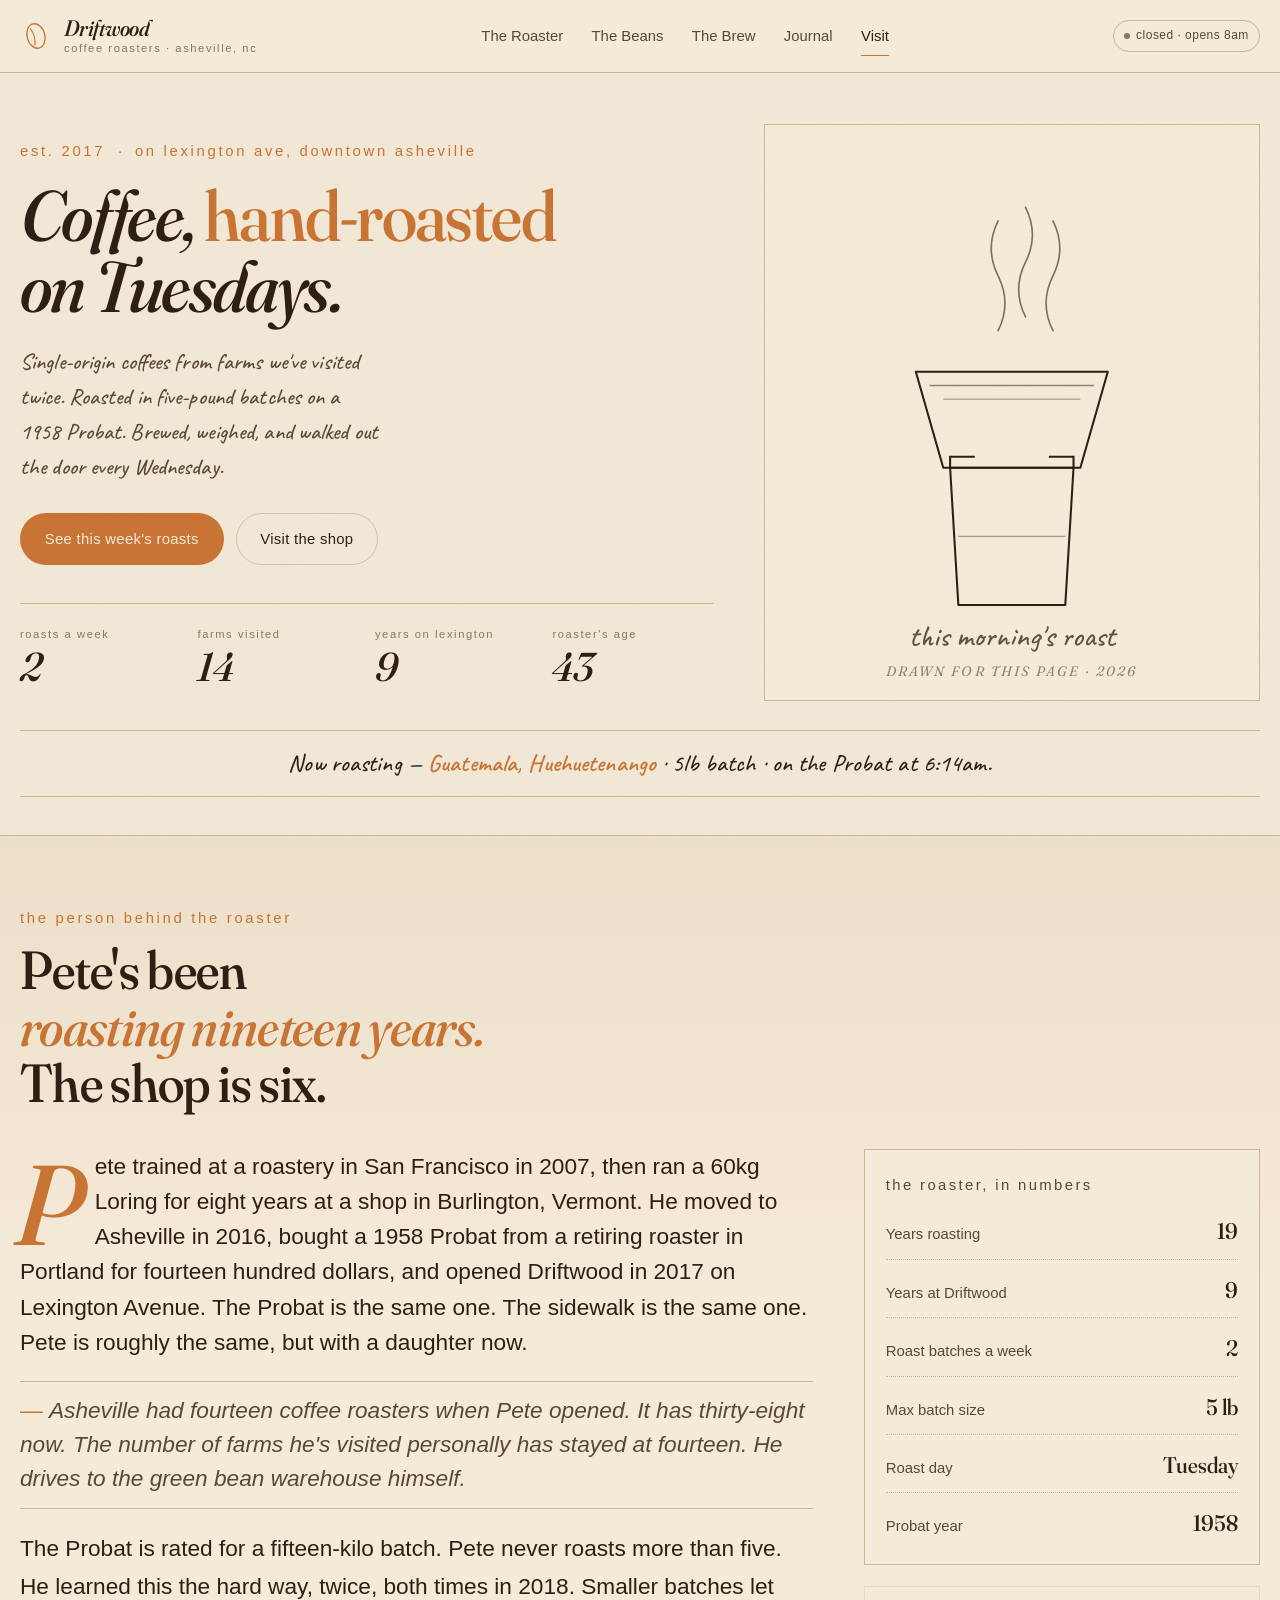
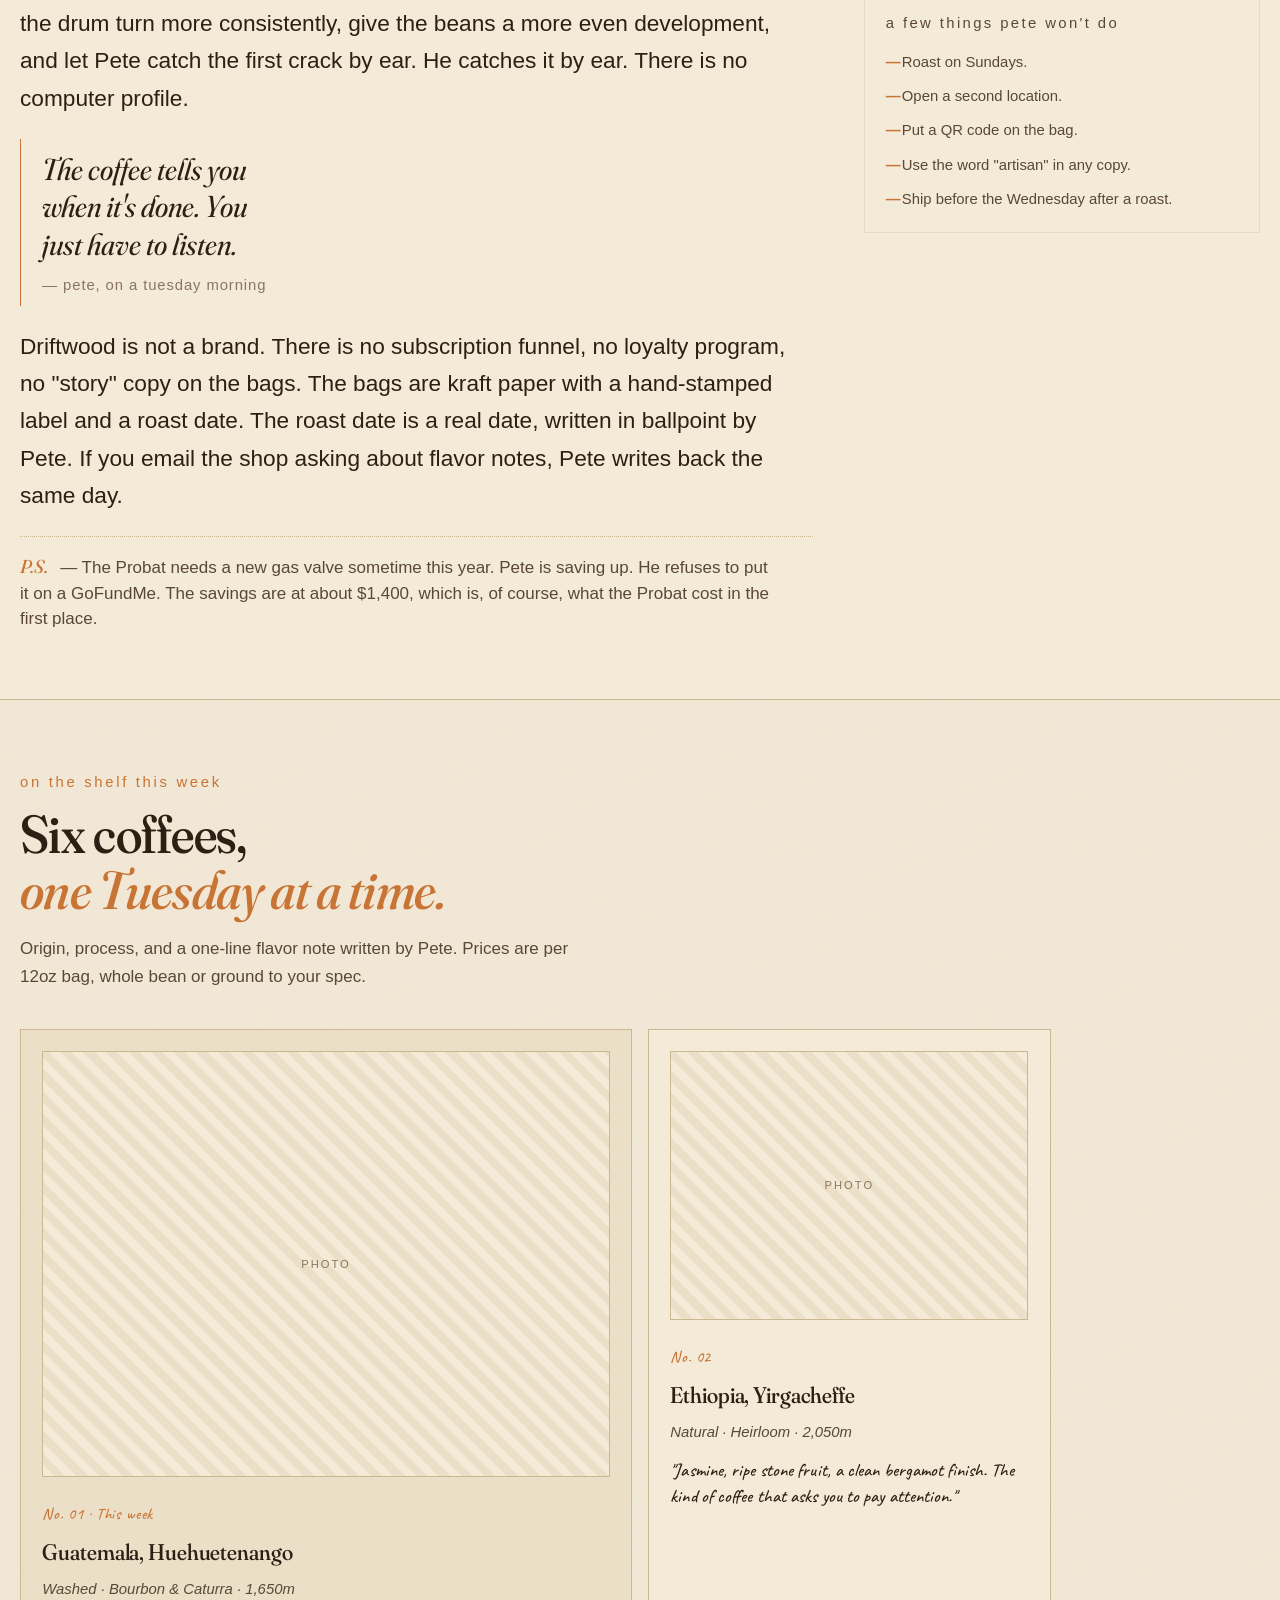
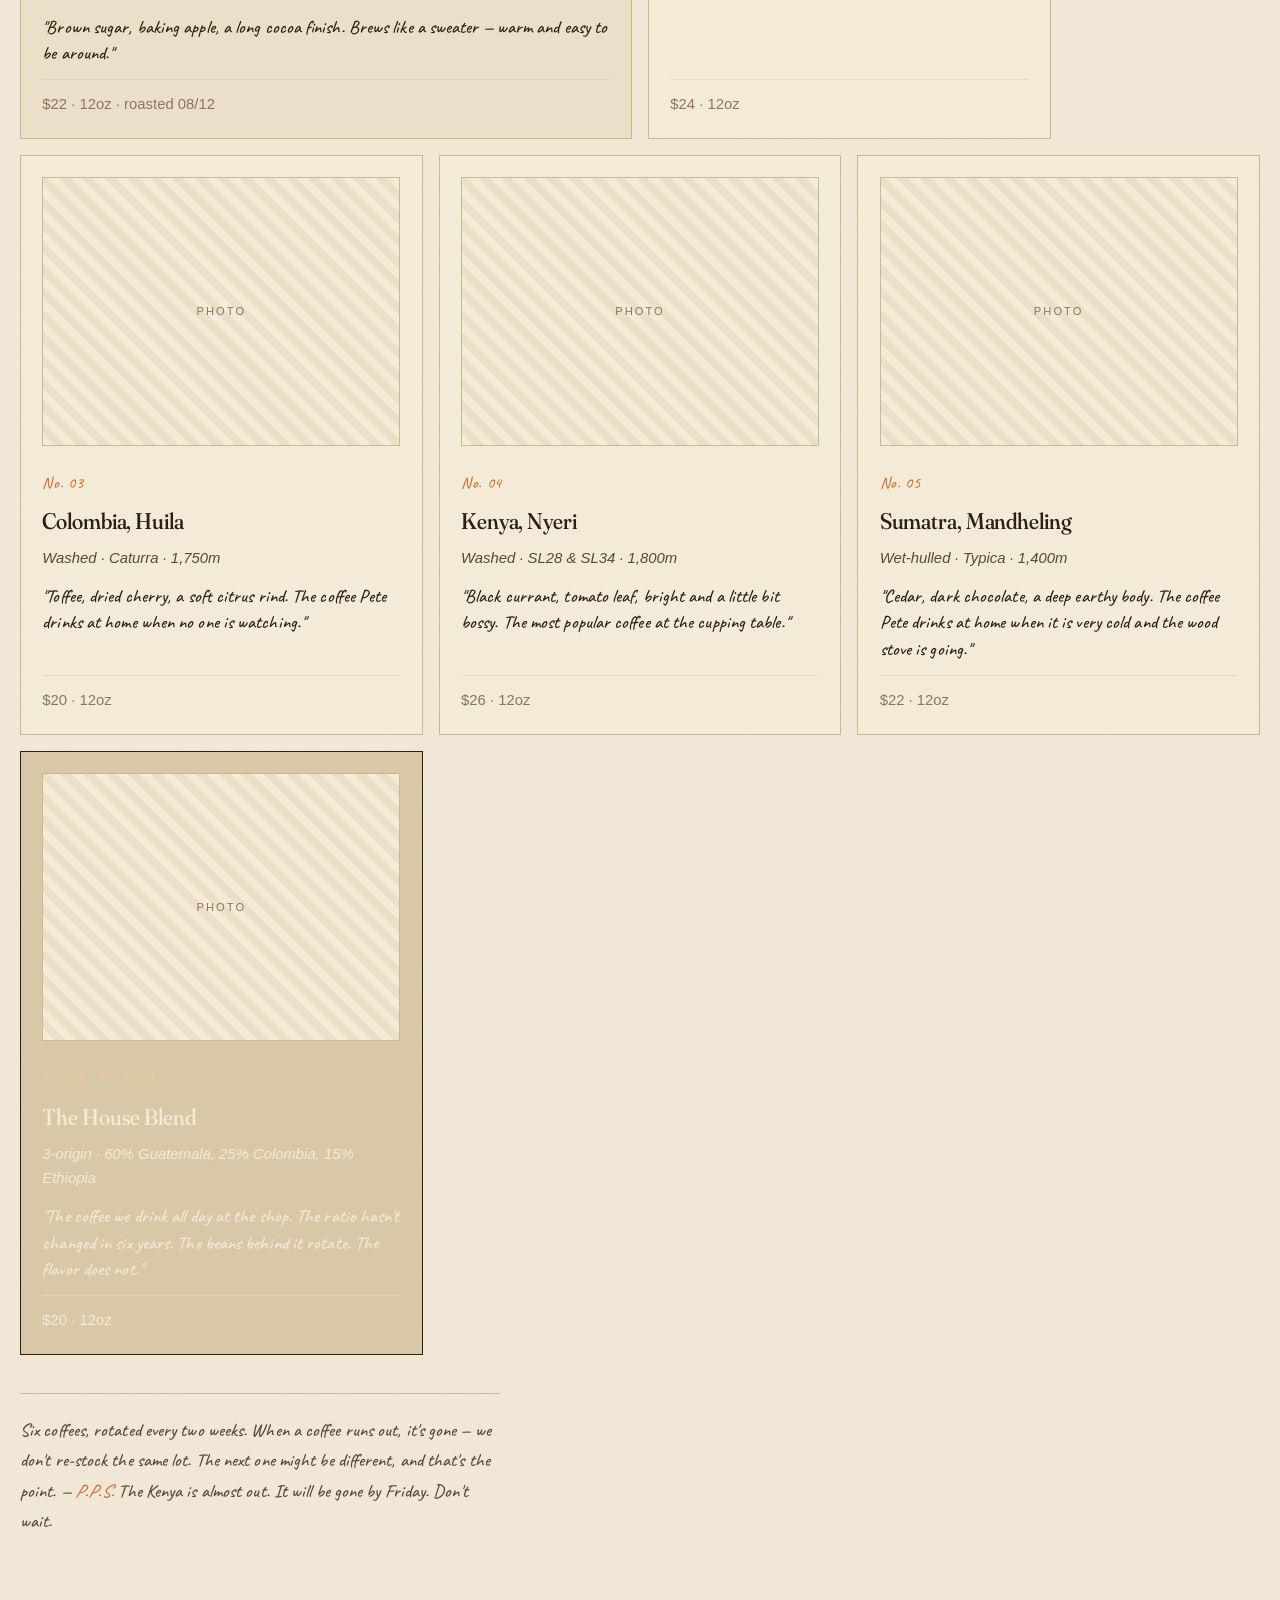
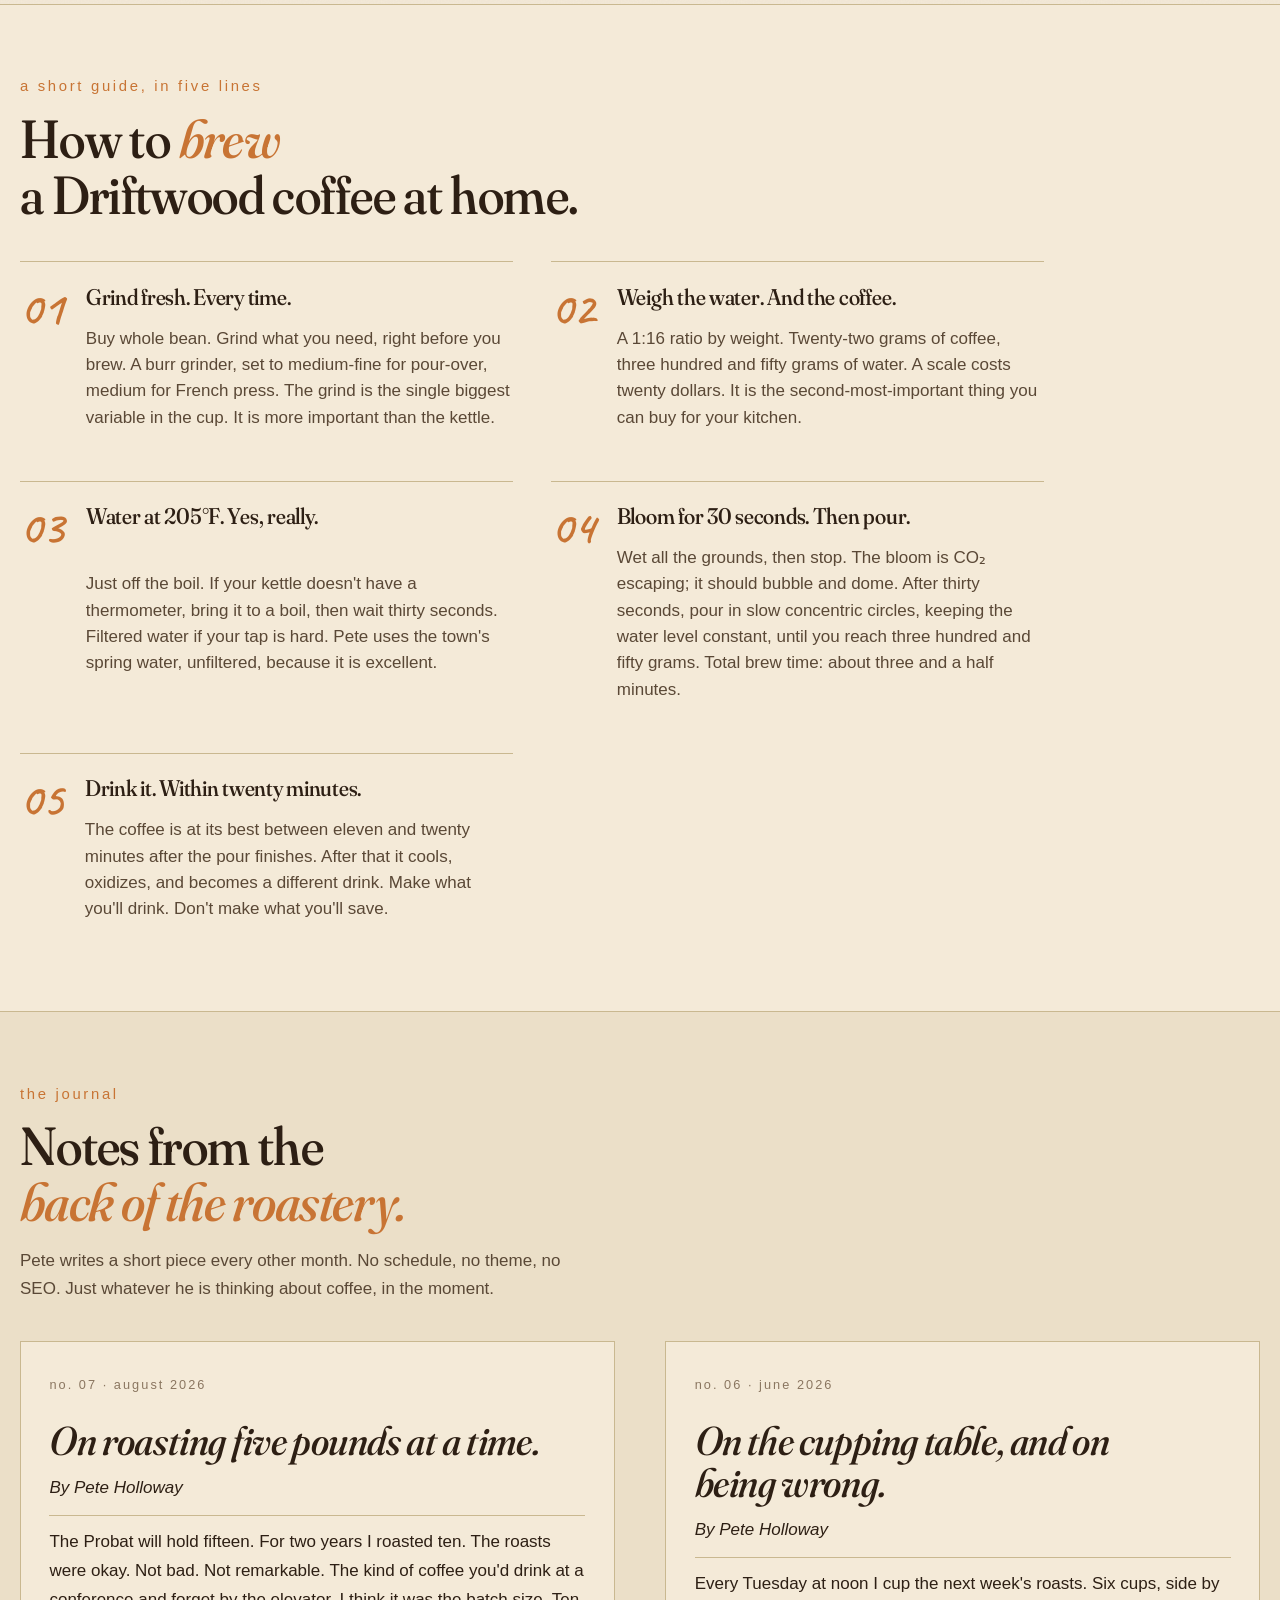
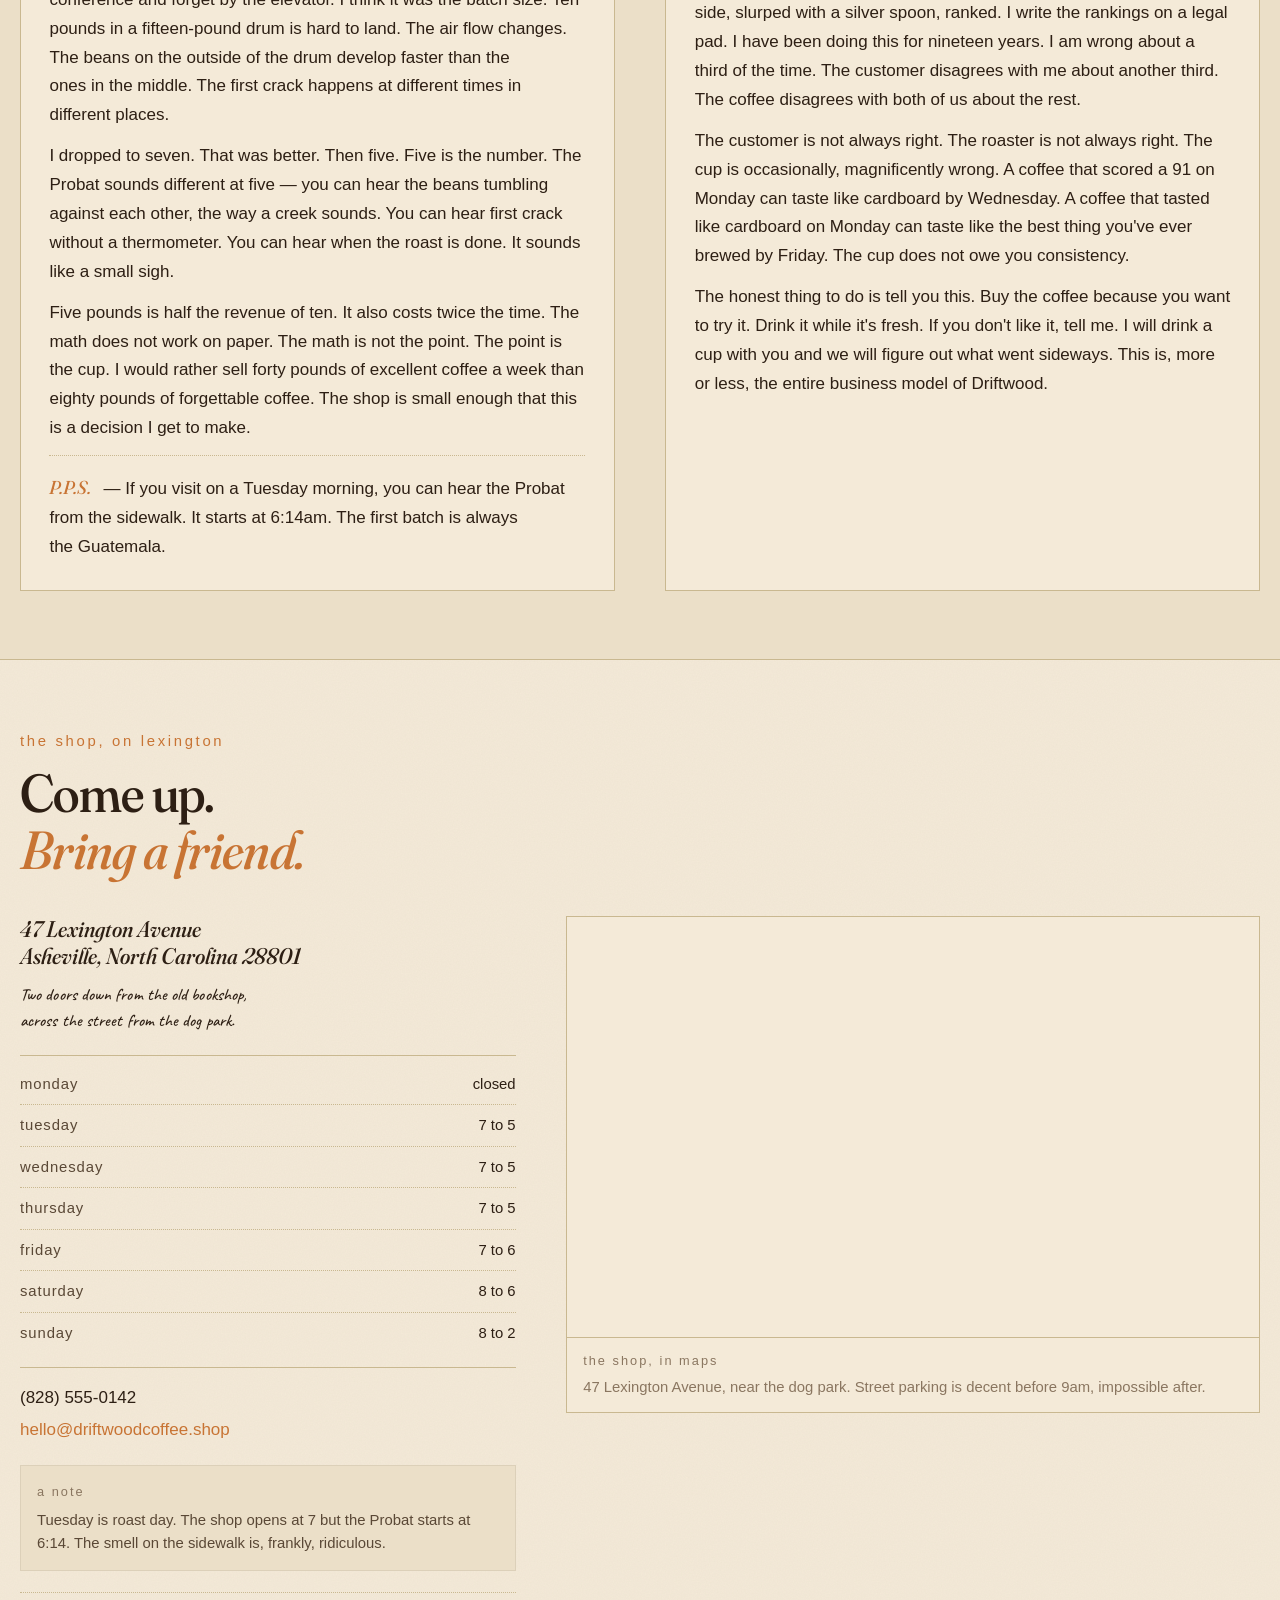
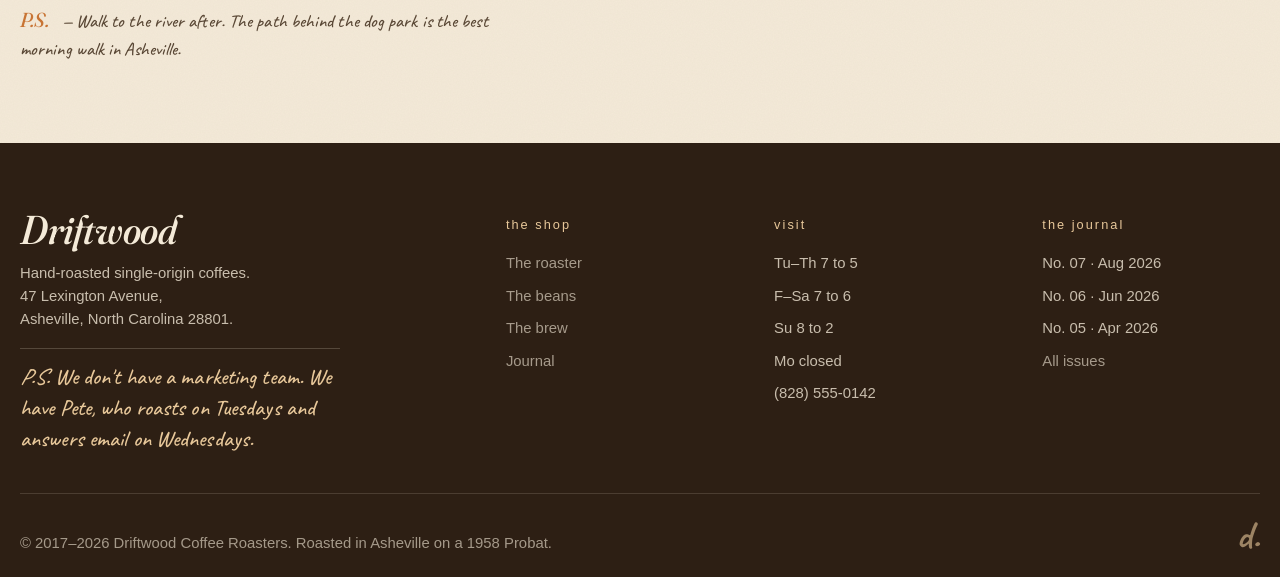
==== reference/driftwood-coffee/index.html @ f409c16f "Add 4 new demo sites + update README/AGENTS for multi-demo structure Adds four reference pages that " ====
<!DOCTYPE html>
<html lang="en">
<head>
  <meta charset="UTF-8" />
  <meta name="viewport" content="width=device-width, initial-scale=1.0" />
  <meta name="description" content="Driftwood Coffee Roasters — hand-roasted single-origin coffees, roasted on Tuesdays, shipped on Wednesdays. 47 Lexington Avenue, Asheville, North Carolina." />
  <meta name="theme-color" content="#f4ead8" />
  <title>Driftwood Coffee Roasters — Hand-roasted, Asheville, North Carolina</title>

  <link rel="preconnect" href="https://fonts.googleapis.com" crossorigin />
  <link rel="preconnect" href="https://fonts.gstatic.com" crossorigin />
  <link rel="stylesheet" href="https://fonts.googleapis.com/css2?family=Fraunces:opsz,wght,SOFT@9..144,300..700,30..100&family=Caveat:wght@500;600;700&display=swap" />
  <link rel="stylesheet" href="styles.css" />

  <link rel="icon" type="image/svg+xml" href="data:image/svg+xml;utf8,<svg xmlns='http://www.w3.org/2000/svg' viewBox='0 0 64 64'><rect width='64' height='64' rx='6' fill='%23f4ead8'/><text x='50%25' y='62%25' font-family='Georgia,serif' font-size='36' font-style='italic' font-weight='500' text-anchor='middle' fill='%23c87434'>d</text></svg>" />

  <meta property="og:title" content="Driftwood Coffee Roasters" />
  <meta property="og:description" content="Hand-roasted single-origin coffees. Asheville, North Carolina." />
  <meta property="og:type" content="website" />
</head>
<body>
  <a class="skip-link" href="#main">Skip to content</a>

  <!-- =================== HEADER =================== -->
  <header class="site-header" id="site-header">
    <div class="nav-row">
      <a class="brand" href="#top" aria-label="Driftwood Coffee Roasters, home">
        <span class="brand-mark" aria-hidden="true">
          <!-- Hand-drawn-feeling coffee bean mark -->
          <svg viewBox="0 0 36 36" width="32" height="32" role="img" aria-label="Driftwood mark">
            <ellipse cx="18" cy="18" rx="10" ry="14" fill="none" stroke="currentColor" stroke-width="1.5" transform="rotate(-15 18 18)"/>
            <path d="M14 8 Q18 18 14 28" fill="none" stroke="currentColor" stroke-width="1.2" transform="rotate(-15 18 18)"/>
          </svg>
        </span>
        <span class="brand-text">
          <span class="brand-name">Driftwood</span>
          <span class="brand-tag">Coffee Roasters · Asheville, NC</span>
        </span>
      </a>

      <nav class="primary-nav" aria-label="Primary">
        <ul class="nav-list" role="list">
          <li><a href="#roaster" class="nav-link" data-section="roaster">The Roaster</a></li>
          <li><a href="#beans"    class="nav-link" data-section="beans">The Beans</a></li>
          <li><a href="#brew"     class="nav-link" data-section="brew">The Brew</a></li>
          <li><a href="#journal"  class="nav-link" data-section="journal">Journal</a></li>
          <li><a href="#visit"    class="nav-link" data-section="visit">Visit</a></li>
        </ul>
      </nav>

      <div class="nav-meta">
        <span class="hours-pill hours-pill--amber" aria-label="Open today">
          <span class="dot" aria-hidden="true"></span>
          <span class="hours-text">Open · Tu–Sa 7–5</span>
        </span>
      </div>
    </div>
  </header>

  <main id="main">

    <!-- =================== HERO (asymmetric, with "now roasting" badge) =================== -->
    <section class="hero" id="top" aria-label="Driftwood Coffee Roasters">
      <div class="hero-grid">
        <div class="hero-text">
          <p class="eyebrow hero-eyebrow hand">
            <span>Est. 2017</span>
            <span class="eyebrow-sep" aria-hidden="true">·</span>
            <span>On Lexington Ave, downtown Asheville</span>
          </p>
          <h1 class="hero-title">
            Coffee, <em>hand-roasted</em><br />
            on Tuesdays.
          </h1>
          <p class="hero-lede hand">
            Single-origin coffees from farms we've visited
            twice. Roasted in five-pound batches on a 1958
            Probat. Brewed, weighed, and walked out the
            door every Wednesday.
          </p>
          <div class="hero-actions">
            <a class="btn btn-primary" href="#beans">See this week's roasts</a>
            <a class="btn btn-ghost" href="#visit">Visit the shop</a>
          </div>
          <dl class="hero-meta" aria-label="At a glance">
            <div><dt>Roasts a week</dt><dd>2</dd></div>
            <div><dt>Farms visited</dt><dd>14</dd></div>
            <div><dt>Years on Lexington</dt><dd>9</dd></div>
            <div><dt>Roaster's age</dt><dd>43</dd></div>
          </dl>
        </div>

        <aside class="hero-art" aria-label="A hand-drawn coffee bean and a steaming cup">
          <!-- A custom hand-drawn-feeling SVG: a steaming pour-over cup.
               No stock photo. Made for this merchant. -->
          <svg viewBox="0 0 360 420" role="img" aria-labelledby="hero-art-title">
            <title id="hero-art-title">A pour-over cup, hand-drawn, with steam rising.</title>
            <defs>
              <pattern id="d-grain" width="3" height="3" patternUnits="userSpaceOnUse">
                <circle cx="1" cy="1" r="0.4" fill="#2d1f14" opacity=".07"/>
              </pattern>
            </defs>

            <!-- background paper -->
            <rect width="360" height="420" fill="#f4ead8"/>
            <rect width="360" height="420" fill="url(#d-grain)" opacity=".6"/>

            <!-- steam -->
            <g opacity=".6" stroke="#2d1f14" stroke-width="1.2" fill="none" stroke-linecap="round">
              <path d="M170 70 Q160 90 170 110 Q180 130 170 150"/>
              <path d="M190 60 Q200 80 190 100 Q180 120 190 140"/>
              <path d="M210 70 Q220 90 210 110 Q200 130 210 150"/>
            </g>

            <!-- pour-over dripper -->
            <g transform="translate(110, 150)">
              <path d="M0 30 L140 30 L120 100 L20 100 Z"
                    fill="none" stroke="#2d1f14" stroke-width="1.5" stroke-linejoin="round"/>
              <line x1="10" y1="40" x2="130" y2="40" stroke="#2d1f14" stroke-width="1" opacity=".5"/>
              <line x1="20" y1="50" x2="120" y2="50" stroke="#2d1f14" stroke-width="1" opacity=".3"/>
            </g>

            <!-- carafe -->
            <g transform="translate(135, 250)">
              <path d="M0 0 L90 0 L84 100 L6 100 Z"
                    fill="none" stroke="#2d1f14" stroke-width="1.5" stroke-linejoin="round"/>
              <path d="M0 0 L0 -8 L18 -8" fill="none" stroke="#2d1f14" stroke-width="1.5"/>
              <path d="M90 0 L90 -8 L72 -8" fill="none" stroke="#2d1f14" stroke-width="1.5"/>
              <line x1="6" y1="50" x2="84" y2="50" stroke="#2d1f14" stroke-width="1" opacity=".4"/>
            </g>

            <!-- handwritten label -->
            <text x="180" y="380" text-anchor="middle"
                  font-family="Caveat, Fraunces, Georgia, serif" font-size="22"
                  fill="#2d1f14" font-weight="500" opacity=".75">
              this morning's roast
            </text>
            <text x="180" y="402" text-anchor="middle"
                  font-family="Fraunces, Georgia, serif" font-style="italic"
                  font-size="10" fill="#2d1f14" opacity=".5" letter-spacing="1.5">
              DRAWN FOR THIS PAGE · 2026
            </text>
          </svg>
        </aside>
      </div>

      <!-- A handwritten "now roasting" note pinned under the hero -->
      <div class="hero-note">
        <span class="hand">Now roasting &mdash;</span>
        <span class="hero-note-bean">Guatemala, Huehuetenango</span>
        <span class="hand"> · 5lb batch · on the Probat at 6:14am.</span>
      </div>
    </section>

    <!-- =================== THE ROASTER (about Pete) =================== -->
    <section class="roaster" id="roaster" aria-labelledby="roaster-title">
      <div class="container">
        <header class="section-head section-head--left">
          <p class="eyebrow hand">The person behind the roaster</p>
          <h2 class="section-title" id="roaster-title">
            Pete's been<br /><em>roasting nineteen years.</em><br />
            The shop is six.
          </h2>
        </header>

        <div class="prose-grid">
          <article class="prose hang-punct">
            <p class="lead">
              Pete trained at a roastery in San Francisco in
              2007, then ran a 60kg Loring for eight years at
              a shop in Burlington, Vermont. He moved to
              Asheville in 2016, bought a 1958 Probat from a
              retiring roaster in Portland for fourteen hundred
              dollars, and opened Driftwood in 2017 on
              Lexington Avenue. The Probat is the same one. The
              sidewalk is the same one. Pete is roughly the
              same, but with a daughter now.
            </p>

            <aside class="margin-note">
              Asheville had fourteen coffee roasters when
              Pete opened. It has thirty-eight now. The
              number of farms he's visited personally has
              stayed at fourteen. He drives to the green
              bean warehouse himself.
            </aside>

            <p>
              The Probat is rated for a fifteen-kilo batch.
              Pete never roasts more than five. He learned
              this the hard way, twice, both times in 2018.
              Smaller batches let the drum turn more
              consistently, give the beans a more even
              development, and let Pete catch the first
              crack by ear. He catches it by ear. There
              is no computer profile.
            </p>

            <blockquote class="pullquote">
              The coffee tells you<br />
              when it's done. You<br />
              just have to listen.
              <cite>— Pete, on a Tuesday morning</cite>
            </blockquote>

            <p>
              Driftwood is not a brand. There is no
              subscription funnel, no loyalty program, no
              "story" copy on the bags. The bags are kraft
              paper with a hand-stamped label and a roast
              date. The roast date is a real date, written
              in ballpoint by Pete. If you email the shop
              asking about flavor notes, Pete writes back
              the same day.
            </p>

            <p class="post-script">
              <strong>P.S.</strong> &mdash; The Probat needs
              a new gas valve sometime this year. Pete is
              saving up. He refuses to put it on a
              GoFundMe. The savings are at about $1,400,
              which is, of course, what the Probat cost
              in the first place.
            </p>
          </article>

          <aside class="pitch-side" aria-label="Roaster details">
            <div class="side-card">
              <p class="eyebrow eyebrow--small">The roaster, in numbers</p>
              <dl class="prose-numerals">
                <div><dt>Years roasting</dt><dd>19</dd></div>
                <div><dt>Years at Driftwood</dt><dd>9</dd></div>
                <div><dt>Roast batches a week</dt><dd>2</dd></div>
                <div><dt>Max batch size</dt><dd>5 lb</dd></div>
                <div><dt>Roast day</dt><dd>Tuesday</dd></div>
                <div><dt>Probat year</dt><dd>1958</dd></div>
              </dl>
            </div>
            <div class="side-card side-card--quiet">
              <p class="eyebrow eyebrow--small">A few things Pete won't do</p>
              <ul class="quirk-list" role="list">
                <li>Roast on Sundays.</li>
                <li>Open a second location.</li>
                <li>Put a QR code on the bag.</li>
                <li>Use the word "artisan" in any copy.</li>
                <li>Ship before the Wednesday after a roast.</li>
              </ul>
            </div>
          </aside>
        </div>
      </div>
    </section>

    <!-- =================== THE BEANS (single-origins) =================== -->
    <section class="beans" id="beans" aria-labelledby="beans-title">
      <div class="container">
        <header class="section-head section-head--left">
          <p class="eyebrow hand">On the shelf this week</p>
          <h2 class="section-title" id="beans-title">
            Six coffees,<br /><em>one Tuesday at a time.</em>
          </h2>
          <p class="section-sub">
            Origin, process, and a one-line flavor note written
            by Pete. Prices are per 12oz bag, whole bean or
            ground to your spec.
          </p>
        </header>

        <ul class="bean-grid" role="list">
          <li class="bean-card bean-card--feature">
            <div class="bean-art" aria-hidden="true">
              <div class="placeholder-photo" aria-label="Photo placeholder: Guatemala, Huehuetenango">
                <span>PHOTO</span>
              </div>
            </div>
            <p class="bean-cat hand">No. 01 · This week</p>
            <h3 class="bean-name">Guatemala, Huehuetenango</h3>
            <p class="bean-process">Washed · Bourbon &amp; Caturra · 1,650m</p>
            <p class="bean-notes hand">
              "Brown sugar, baking apple, a long cocoa finish.
              Brews like a sweater — warm and easy to be
              around."
            </p>
            <p class="bean-meta prose-numerals">$22 · 12oz · roasted 08/12</p>
          </li>

          <li class="bean-card">
            <div class="bean-art" aria-hidden="true">
              <div class="placeholder-photo" aria-label="Photo placeholder: Ethiopia, Yirgacheffe">
                <span>PHOTO</span>
              </div>
            </div>
            <p class="bean-cat hand">No. 02</p>
            <h3 class="bean-name">Ethiopia, Yirgacheffe</h3>
            <p class="bean-process">Natural · Heirloom · 2,050m</p>
            <p class="bean-notes hand">
              "Jasmine, ripe stone fruit, a clean bergamot
              finish. The kind of coffee that asks you to
              pay attention."
            </p>
            <p class="bean-meta prose-numerals">$24 · 12oz</p>
          </li>

          <li class="bean-card">
            <div class="bean-art" aria-hidden="true">
              <div class="placeholder-photo" aria-label="Photo placeholder: Colombia, Huila">
                <span>PHOTO</span>
              </div>
            </div>
            <p class="bean-cat hand">No. 03</p>
            <h3 class="bean-name">Colombia, Huila</h3>
            <p class="bean-process">Washed · Caturra · 1,750m</p>
            <p class="bean-notes hand">
              "Toffee, dried cherry, a soft citrus rind. The
              coffee Pete drinks at home when no one is
              watching."
            </p>
            <p class="bean-meta prose-numerals">$20 · 12oz</p>
          </li>

          <li class="bean-card">
            <div class="bean-art" aria-hidden="true">
              <div class="placeholder-photo" aria-label="Photo placeholder: Kenya, Nyeri">
                <span>PHOTO</span>
              </div>
            </div>
            <p class="bean-cat hand">No. 04</p>
            <h3 class="bean-name">Kenya, Nyeri</h3>
            <p class="bean-process">Washed · SL28 &amp; SL34 · 1,800m</p>
            <p class="bean-notes hand">
              "Black currant, tomato leaf, bright and a little
              bit bossy. The most popular coffee at the cupping
              table."
            </p>
            <p class="bean-meta prose-numerals">$26 · 12oz</p>
          </li>

          <li class="bean-card">
            <div class="bean-art" aria-hidden="true">
              <div class="placeholder-photo" aria-label="Photo placeholder: Sumatra, Mandheling">
                <span>PHOTO</span>
              </div>
            </div>
            <p class="bean-cat hand">No. 05</p>
            <h3 class="bean-name">Sumatra, Mandheling</h3>
            <p class="bean-process">Wet-hulled · Typica · 1,400m</p>
            <p class="bean-notes hand">
              "Cedar, dark chocolate, a deep earthy body.
              The coffee Pete drinks at home when it is very
              cold and the wood stove is going."
            </p>
            <p class="bean-meta prose-numerals">$22 · 12oz</p>
          </li>

          <li class="bean-card bean-card--blend">
            <div class="bean-art" aria-hidden="true">
              <div class="placeholder-photo" aria-label="Photo placeholder: The House Blend">
                <span>PHOTO</span>
              </div>
            </div>
            <p class="bean-cat hand">No. 06 · The blend</p>
            <h3 class="bean-name">The House Blend</h3>
            <p class="bean-process">3-origin · 60% Guatemala, 25% Colombia, 15% Ethiopia</p>
            <p class="bean-notes hand">
              "The coffee we drink all day at the shop. The
              ratio hasn't changed in six years. The beans
              behind it rotate. The flavor does not."
            </p>
            <p class="bean-meta prose-numerals">$20 · 12oz</p>
          </li>
        </ul>

        <p class="bean-footnote hand">
          Six coffees, rotated every two weeks. When a coffee
          runs out, it's gone — we don't re-stock the same lot.
          The next one might be different, and that's the
          point. &mdash; <em>P.P.S.</em> The Kenya is almost out.
          It will be gone by Friday. Don't wait.
        </p>
      </div>
    </section>

    <!-- =================== THE BREW (a small guide) =================== -->
    <section class="brew" id="brew" aria-labelledby="brew-title">
      <div class="container">
        <header class="section-head section-head--left">
          <p class="eyebrow hand">A short guide, in five lines</p>
          <h2 class="section-title" id="brew-title">
            How to <em>brew</em><br />
            a Driftwood coffee at home.
          </h2>
        </header>

        <ol class="brew-list" role="list">
          <li class="brew-step">
            <p class="brew-num prose-numerals">01</p>
            <h3 class="brew-step-title">Grind fresh. Every time.</h3>
            <p class="brew-step-body">
              Buy whole bean. Grind what you need, right
              before you brew. A burr grinder, set to
              medium-fine for pour-over, medium for
              French press. The grind is the single biggest
              variable in the cup. It is more important than
              the kettle.
            </p>
          </li>
          <li class="brew-step">
            <p class="brew-num prose-numerals">02</p>
            <h3 class="brew-step-title">Weigh the water. And the coffee.</h3>
            <p class="brew-step-body">
              A 1:16 ratio by weight. Twenty-two grams of
              coffee, three hundred and fifty grams of
              water. A scale costs twenty dollars. It is
              the second-most-important thing you can buy
              for your kitchen.
            </p>
          </li>
          <li class="brew-step">
            <p class="brew-num prose-numerals">03</p>
            <h3 class="brew-step-title">Water at 205°F. Yes, really.</h3>
            <p class="brew-step-body">
              Just off the boil. If your kettle doesn't have
              a thermometer, bring it to a boil, then wait
              thirty seconds. Filtered water if your tap is
              hard. Pete uses the town's spring water,
              unfiltered, because it is excellent.
            </p>
          </li>
          <li class="brew-step">
            <p class="brew-num prose-numerals">04</p>
            <h3 class="brew-step-title">Bloom for 30 seconds. Then pour.</h3>
            <p class="brew-step-body">
              Wet all the grounds, then stop. The bloom is
              CO₂ escaping; it should bubble and dome. After
              thirty seconds, pour in slow concentric
              circles, keeping the water level constant,
              until you reach three hundred and fifty grams.
              Total brew time: about three and a half
              minutes.
            </p>
          </li>
          <li class="brew-step">
            <p class="brew-num prose-numerals">05</p>
            <h3 class="brew-step-title">Drink it. Within twenty minutes.</h3>
            <p class="brew-step-body">
              The coffee is at its best between eleven and
              twenty minutes after the pour finishes. After
              that it cools, oxidizes, and becomes a
              different drink. Make what you'll drink.
              Don't make what you'll save.
            </p>
          </li>
        </ol>
      </div>
    </section>

    <!-- =================== THE JOURNAL =================== -->
    <section class="journal" id="journal" aria-labelledby="journal-title">
      <div class="container">
        <header class="section-head section-head--left">
          <p class="eyebrow hand">The journal</p>
          <h2 class="section-title" id="journal-title">
            Notes from the<br /><em>back of the roastery.</em>
          </h2>
          <p class="section-sub">
            Pete writes a short piece every other month. No
            schedule, no theme, no SEO. Just whatever he is
            thinking about coffee, in the moment.
          </p>
        </header>

        <div class="journal-grid">
          <article class="journal-piece hang-punct">
            <p class="journal-meta prose-numerals">
              <span class="eyebrow eyebrow--small">No. 07 · August 2026</span>
            </p>
            <h3 class="journal-title-piece">
              On roasting five pounds at a time.
            </h3>
            <p class="journal-byline prose-numerals">By Pete Holloway</p>

            <p>
              The Probat will hold fifteen. For two years
              I roasted ten. The roasts were okay. Not
              bad. Not remarkable. The kind of coffee
              you'd drink at a conference and forget by
              the elevator. I think it was the batch size.
              Ten pounds in a fifteen-pound drum is hard
              to land. The air flow changes. The beans on
              the outside of the drum develop faster
              than the ones in the middle. The first
              crack happens at different times in
              different places.
            </p>
            <p>
              I dropped to seven. That was better. Then
              five. Five is the number. The Probat
              sounds different at five — you can hear
              the beans tumbling against each other,
              the way a creek sounds. You can hear
              first crack without a thermometer. You
              can hear when the roast is done. It
              sounds like a small sigh.
            </p>
            <p>
              Five pounds is half the revenue of ten.
              It also costs twice the time. The math
              does not work on paper. The math is
              not the point. The point is the cup.
              I would rather sell forty pounds of
              excellent coffee a week than eighty
              pounds of forgettable coffee. The shop
              is small enough that this is a
              decision I get to make.
            </p>
            <p class="post-script">
              <strong>P.P.S.</strong> &mdash; If you visit
              on a Tuesday morning, you can hear the
              Probat from the sidewalk. It starts at
              6:14am. The first batch is always the
              Guatemala.
            </p>
          </article>

          <article class="journal-piece hang-punct">
            <p class="journal-meta prose-numerals">
              <span class="eyebrow eyebrow--small">No. 06 · June 2026</span>
            </p>
            <h3 class="journal-title-piece">
              On the cupping table, and on being wrong.
            </h3>
            <p class="journal-byline prose-numerals">By Pete Holloway</p>

            <p>
              Every Tuesday at noon I cup the next
              week's roasts. Six cups, side by side,
              slurped with a silver spoon, ranked.
              I write the rankings on a legal pad. I
              have been doing this for nineteen years.
              I am wrong about a third of the time.
              The customer disagrees with me about
              another third. The coffee disagrees with
              both of us about the rest.
            </p>
            <p>
              The customer is not always right. The
              roaster is not always right. The cup
              is occasionally, magnificently wrong.
              A coffee that scored a 91 on Monday
              can taste like cardboard by Wednesday.
              A coffee that tasted like cardboard on
              Monday can taste like the best thing
              you've ever brewed by Friday. The cup
              does not owe you consistency.
            </p>
            <p>
              The honest thing to do is tell you this.
              Buy the coffee because you want to
              try it. Drink it while it's fresh. If
              you don't like it, tell me. I will drink
              a cup with you and we will figure out
              what went sideways. This is, more or
              less, the entire business model of
              Driftwood.
            </p>
          </article>
        </div>
      </div>
    </section>

    <!-- =================== VISIT (Google Maps embed) =================== -->
    <section class="visit" id="visit" aria-labelledby="visit-title">
      <div class="container">
        <header class="section-head section-head--left">
          <p class="eyebrow hand">The shop, on Lexington</p>
          <h2 class="section-title" id="visit-title">
            Come up.<br /><em>Bring a friend.</em>
          </h2>
        </header>

        <div class="visit-grid">
          <div class="visit-info">
            <address class="visit-address">
              <p class="visit-line visit-line--big">
                47 Lexington Avenue<br />
                Asheville, North Carolina 28801
              </p>
              <p class="visit-line hand">
                Two doors down from the old bookshop,<br />
                across the street from the dog park.
              </p>
            </address>

            <dl class="visit-hours prose-numerals">
              <div><dt>Monday</dt><dd>closed</dd></div>
              <div><dt>Tuesday</dt><dd>7 to 5</dd></div>
              <div><dt>Wednesday</dt><dd>7 to 5</dd></div>
              <div><dt>Thursday</dt><dd>7 to 5</dd></div>
              <div><dt>Friday</dt><dd>7 to 6</dd></div>
              <div><dt>Saturday</dt><dd>8 to 6</dd></div>
              <div><dt>Sunday</dt><dd>8 to 2</dd></div>
            </dl>

            <ul class="visit-contact" role="list">
              <li>(828) 555-0142</li>
              <li><a href="mailto:hello@driftwoodcoffee.shop">hello@driftwoodcoffee.shop</a></li>
            </ul>

            <p class="visit-quirk">
              <span class="eyebrow eyebrow--small">A note</span>
              Tuesday is roast day. The shop opens at 7 but
              the Probat starts at 6:14. The smell on the
              sidewalk is, frankly, ridiculous.
            </p>

            <p class="visit-postscript hand">
              <strong>P.S.</strong> &mdash; Walk to the
              river after. The path behind the dog park
              is the best morning walk in Asheville.
            </p>
          </div>

          <figure class="visit-map" aria-label="Driftwood Coffee Roasters on Google Maps, 47 Lexington Avenue, Asheville, North Carolina">
            <iframe
              src="https://www.google.com/maps?q=47+Lexington+Avenue,+Asheville,+NC+28801&t=m&z=15&ie=UTF8&iwloc=&output=embed"
              width="100%" height="420"
              style="border:0;"
              allowfullscreen=""
              loading="lazy"
              referrerpolicy="no-referrer-when-downgrade"
              title="Driftwood on Google Maps"></iframe>
            <figcaption class="map-caption">
              <span class="eyebrow eyebrow--small">The shop, in maps</span>
              47 Lexington Avenue, near the dog park. Street
              parking is decent before 9am, impossible after.
            </figcaption>
          </figure>
        </div>
      </div>
    </section>

  </main>

  <!-- =================== FOOTER =================== -->
  <footer class="site-footer" role="contentinfo">
    <div class="container">
      <div class="footer-grid">
        <div class="footer-col footer-col--brand">
          <p class="footer-wordmark">Driftwood</p>
          <p class="footer-tagline">
            Hand-roasted single-origin coffees.<br />
            47 Lexington Avenue,<br />
            Asheville, North Carolina 28801.
          </p>
          <p class="footer-quirk hand">
            <em>P.S.</em> We don't have a marketing team.
            We have Pete, who roasts on Tuesdays and
            answers email on Wednesdays.
          </p>
        </div>
        <div class="footer-col">
          <p class="eyebrow eyebrow--small">The shop</p>
          <ul role="list">
            <li><a href="#roaster">The roaster</a></li>
            <li><a href="#beans">The beans</a></li>
            <li><a href="#brew">The brew</a></li>
            <li><a href="#journal">Journal</a></li>
          </ul>
        </div>
        <div class="footer-col">
          <p class="eyebrow eyebrow--small">Visit</p>
          <ul role="list">
            <li>Tu–Th 7 to 5</li>
            <li>F–Sa 7 to 6</li>
            <li>Su 8 to 2</li>
            <li>Mo closed</li>
            <li>(828) 555-0142</li>
          </ul>
        </div>
        <div class="footer-col">
          <p class="eyebrow eyebrow--small">The journal</p>
          <ul role="list">
            <li>No. 07 · Aug 2026</li>
            <li>No. 06 · Jun 2026</li>
            <li>No. 05 · Apr 2026</li>
            <li><a href="#journal">All issues</a></li>
          </ul>
        </div>
      </div>
      <div class="footer-base">
        <p class="prose-numerals">
          &copy; 2017–2026 Driftwood Coffee Roasters. Roasted
          in Asheville on a 1958 Probat.
        </p>
        <p class="footer-mark">
          <span class="footer-mark-glyph hand" aria-hidden="true">d.</span>
        </p>
      </div>
    </div>
  </footer>

  <script src="script.js" defer></script>
</body>
</html>
---- reference/driftwood-coffee/styles.css ----
/* =====================================================================
   DRIFTWOOD COFFEE ROASTERS — STYLES
   A different vibe: morning warmth, hand-lettered, intimate.
   Asheville, NC. Single-origin focused.

   Palette: warm beige paper, deep brown ink, single amber accent.
   Type: Fraunces (variable, opsz) for display, system sans for body.
         Caveat (a hand-drawn Google Font) for handwritten moments.
   Same depth principles as Yard & Larder, different vibe.

   Sections:
     1.  Tokens & reset
     2.  Type (incl. the .hand utility for handwritten moments)
     3.  Layout primitives
     4.  Header / nav
     5.  Hero (with "now roasting" pinned note)
     6.  Roaster (long-form, about Pete)
     7.  Beans (single-origin grid)
     8.  Brew (a small numbered guide)
     9.  Journal
    10.  Visit (Google Maps embed)
    11.  Footer
    12.  Reduced motion
    13.  Responsive
   ===================================================================== */


/* =====================================================================
   1. TOKENS & RESET
   ===================================================================== */
:root {
  /* Palette — warm beige, deep brown, single amber accent */
  --c-bg:         #f4ead8;   /* warm beige page */
  --c-bg-elev:    #ebdfc8;   /* slightly darker beige */
  --c-bg-deep:    #d8c8a8;
  --c-surface:    #ebdfc8;
  --c-ink:        #2d1f14;   /* deep warm brown */
  --c-text:       var(--c-ink);
  --c-text-dim:   #5a4836;
  --c-text-mute:  #8a7660;
  --c-line:       #c9b890;
  --c-line-soft:  rgba(45, 31, 20, 0.08);
  --c-line-strong:rgba(45, 31, 20, 0.18);

  /* Single accent — amber */
  --c-accent:        #c87434;
  --c-accent-hot:    #d8893a;
  --c-accent-cream:  #e8c89a;

  /* Type — variable display + system sans + handwritten */
  --font-display: "Fraunces", "Cormorant Garamond", "Playfair Display",
                  Georgia, "Times New Roman", serif;
  --font-body:    -apple-system, BlinkMacSystemFont, "Inter",
                  "Segoe UI", Roboto, "Helvetica Neue", Arial, sans-serif;
  --font-hand:    "Caveat", "Bradley Hand", "Marker Felt", cursive;

  /* Modular scale: 1.333 */
  --t-base: 1.0625rem;
  --t-xs:   calc(var(--t-base) / 1.333);
  --t-sm:   calc(var(--t-base) * 0.875);
  --t-lg:   calc(var(--t-base) * 1.333);
  --t-xl:   calc(var(--t-base) * 1.333 * 1.333);
  --t-2xl:  calc(var(--t-base) * 1.333 * 1.333 * 1.333);
  --t-3xl:  calc(var(--t-base) * 1.333 * 1.333 * 1.333 * 1.333);
  --t-4xl:  calc(var(--t-base) * 1.333 * 1.333 * 1.333 * 1.333 * 1.333);

  /* Spacing */
  --s-1:  0.25rem;
  --s-2:  0.5rem;
  --s-3:  0.75rem;
  --s-4:  1rem;
  --s-5:  1.333rem;
  --s-6:  1.777rem;
  --s-7:  2.369rem;
  --s-8:  3.157rem;
  --s-9:  4.209rem;

  --r-sm: 2px;
  --r-md: 4px;
  --r-lg: 8px;
  --r-pill: 999px;

  --max-w-prose:  64rem;
  --max-w-page:   80rem;
  --header-h:     72px;
}

*, *::before, *::after { box-sizing: border-box; }
html { scroll-behavior: smooth; }
body {
  margin: 0;
  font-family: var(--font-body);
  font-size: var(--t-base);
  line-height: 1.65;        /* Driftwood is roomier than Yard & Larder */
  color: var(--c-text);
  background: var(--c-bg);
  background-image:
    url("data:image/svg+xml;utf8,<svg xmlns='http://www.w3.org/2000/svg' width='180' height='180'><filter id='n'><feTurbulence type='fractalNoise' baseFrequency='0.75' numOctaves='2' stitchTiles='stitch'/><feColorMatrix values='0 0 0 0 0.18 0 0 0 0 0.12 0 0 0 0 0.08 0 0 0 0.04 0'/></filter><rect width='100%25' height='100%25' filter='url(%23n)'/></svg>");
  background-size: 180px 180px;
  -webkit-font-smoothing: antialiased;
  -moz-osx-font-smoothing: grayscale;
  overflow-x: hidden;
  text-rendering: optimizeLegibility;
}

img, svg { display: block; max-width: 100%; }
button { font: inherit; cursor: pointer; }
a { color: inherit; text-decoration: none; }

::selection { background: var(--c-accent); color: var(--c-bg); }

:focus-visible {
  outline: 2px solid var(--c-accent-hot);
  outline-offset: 3px;
  border-radius: var(--r-sm);
}

.visually-hidden {
  position: absolute !important;
  width: 1px; height: 1px;
  padding: 0; margin: -1px;
  overflow: hidden; clip: rect(0,0,0,0);
  white-space: nowrap; border: 0;
}

.skip-link {
  position: absolute; left: -9999px; top: 0;
  background: var(--c-accent); color: var(--c-bg);
  padding: .6em 1em; border-radius: 0 0 var(--r-sm) var(--r-sm);
  font-weight: 600;
  z-index: 1000;
}
.skip-link:focus { left: 1rem; top: 1rem; }


/* =====================================================================
   2. TYPE
   ===================================================================== */
.display, h1, h2, h3, .journal-title-piece, .bean-name, .brew-step-title {
  font-family: var(--font-display);
  font-variation-settings: "opsz" 144, "SOFT" 50;
  font-weight: 500;
  line-height: 1.05;
  letter-spacing: -0.012em;
  margin: 0;
  color: var(--c-text);
}

/* The .hand utility: applies the handwritten font to a span of text.
   Used for "Pete's notes", inline asides, the "now roasting" pin,
   and the small italic moments. */
.hand, .hero-note, .bean-cat, .bean-notes, .brew-num, .visit-postscript,
.footer-quirk, .footer-mark-glyph {
  font-family: var(--font-hand);
  font-weight: 500;
  letter-spacing: 0.005em;
  font-style: normal;
}

.eyebrow, .nav-link, .section-sub, .bean-process, .bean-meta,
.journal-byline, .visit-line, .visit-hours, .footer-tagline,
.footer-base p, .hero-note {
  font-variation-settings: "opsz" 14, "SOFT" 100;
}

.eyebrow {
  font-family: var(--font-body);
  font-feature-settings: "smcp" 1, "c2sc" 1, "kern" 1;
  text-transform: lowercase;
  letter-spacing: 0.18em;
  font-size: var(--t-sm);
  font-weight: 500;
  color: var(--c-accent);
  margin: 0 0 var(--s-3);
  display: inline-block;
}
.eyebrow--small {
  font-size: var(--t-xs);
  letter-spacing: 0.16em;
  color: var(--c-text-mute);
}
.hero-eyebrow {
  font-size: var(--t-sm);
  margin-bottom: var(--s-4);
}
.eyebrow-sep {
  display: inline-block;
  margin: 0 0.4em;
  color: var(--c-text-mute);
  font-feature-settings: normal;
  letter-spacing: 0;
}

.prose-numerals, body, .prose, .lead, .hero-lede, .brew-step-body,
.bean-notes, .journal-piece p, .pitch-side, .visit-line, .visit-hours,
.footer-tagline, .footer-base p, .hero-note, .post-script,
.visit-quirk, .visit-postscript, .footer-quirk {
  font-variant-numeric: oldstyle-nums proportional-nums;
  font-feature-settings: "onum" 1, "kern" 1, "liga" 1;
}

.tabular, .visit-hours, .bean-grid, .brew-list, dl.prose-numerals div {
  font-variant-numeric: lining-nums tabular-nums;
}
dl.prose-numerals { font-variant-numeric: lining-nums tabular-nums; }

.hang-punct {
  hanging-punctuation: first last;
  text-wrap: pretty;
}

em {
  font-style: italic;
  font-variation-settings: "opsz" 144, "SOFT" 30;
  color: var(--c-accent);
  font-weight: 500;
}


/* =====================================================================
   3. LAYOUT PRIMITIVES
   ===================================================================== */
.container {
  width: min(100% - 2.5rem, var(--max-w-page));
  margin-inline: auto;
}

.section-head {
  max-width: 720px;
  margin: 0 0 var(--s-7);
  text-align: center;
}
.section-head--left {
  text-align: left;
  margin-inline: 0;
}

.section-title {
  font-size: clamp(var(--t-2xl), 4vw + 0.5rem, var(--t-3xl));
  margin: 0 0 var(--s-4);
}
.section-sub {
  color: var(--c-text-dim);
  max-width: 60ch;
  font-size: var(--t-base);
  margin: 0;
}

.lead {
  font-size: var(--t-lg);
  line-height: 1.55;
  color: var(--c-text);
  font-weight: 400;
}


/* =====================================================================
   4. HEADER / NAV
   ===================================================================== */
.site-header {
  position: sticky;
  top: 0;
  z-index: 50;
  background: var(--c-bg);
  border-bottom: 1px solid var(--c-line);
}
.nav-row {
  width: min(100% - 2.5rem, var(--max-w-page));
  margin-inline: auto;
  display: flex;
  align-items: center;
  justify-content: space-between;
  gap: var(--s-5);
  height: var(--header-h);
}
.brand {
  display: inline-flex;
  align-items: center;
  gap: var(--s-3);
  color: var(--c-text);
}
.brand-mark {
  color: var(--c-accent);
  display: inline-flex;
  align-items: center;
  justify-content: center;
}
.brand-text {
  display: flex;
  flex-direction: column;
  line-height: 1.05;
}
.brand-name {
  font-family: var(--font-display);
  font-variation-settings: "opsz" 144, "SOFT" 30;
  font-weight: 500;
  font-size: 1.4rem;       /* Driftwood wordmark is bigger */
  letter-spacing: -0.01em;
  font-style: italic;
}
.brand-tag {
  font-family: var(--font-body);
  font-size: 0.7rem;
  letter-spacing: 0.14em;
  text-transform: uppercase;
  color: var(--c-text-mute);
  margin-top: 2px;
  font-feature-settings: "smcp" 1, "c2sc" 1;
  text-transform: lowercase;
}

.primary-nav { flex: 1; display: flex; justify-content: center; }
.nav-list {
  list-style: none;
  margin: 0; padding: 0;
  display: flex;
  gap: var(--s-6);
}
.nav-link {
  position: relative;
  display: inline-block;
  padding: 0.4em 0;
  font-size: var(--t-sm);
  color: var(--c-text-dim);
  transition: color .2s ease;
}
.nav-link::after {
  content: "";
  position: absolute;
  left: 0; right: 0; bottom: -2px;
  height: 1px;
  background: var(--c-accent);
  transform: scaleX(0);
  transform-origin: left center;
  transition: transform .25s ease;
}
.nav-link:hover,
.nav-link.is-active {
  color: var(--c-text);
}
.nav-link.is-active::after {
  transform: scaleX(1);
}

.nav-meta {
  display: flex;
  align-items: center;
  gap: var(--s-3);
}
.hours-pill {
  display: inline-flex;
  align-items: center;
  gap: 0.5em;
  padding: 0.4em 0.85em;
  font-size: 0.75rem;
  color: var(--c-text-dim);
  border: 1px solid var(--c-line);
  border-radius: var(--r-pill);
  letter-spacing: 0.04em;
  font-feature-settings: "smcp" 1, "c2sc" 1;
  text-transform: lowercase;
}
.hours-pill .dot {
  width: 6px; height: 6px;
  border-radius: 50%;
  background: var(--c-accent);
  display: inline-block;
}


/* =====================================================================
   5. HERO
   A custom hand-drawn SVG (pour-over + carafe) instead of a real photo.
   The "now roasting" note pinned under the hero is the personality move.
   ===================================================================== */
.hero {
  padding: var(--s-8) 0 var(--s-7);
}
.hero-grid {
  width: min(100% - 2.5rem, var(--max-w-page));
  margin-inline: auto;
  display: grid;
  grid-template-columns: minmax(0, 7fr) minmax(0, 5fr);
  gap: clamp(var(--s-5), 4vw, var(--s-8));
  align-items: center;
}
.hero-text { min-width: 0; }

.hero-title {
  font-size: clamp(var(--t-2xl), 6vw + 0.5rem, var(--t-4xl));
  letter-spacing: -0.022em;
  line-height: 1.0;
  margin: 0 0 var(--s-5);
  font-style: italic;
  font-variation-settings: "opsz" 144, "SOFT" 30;
}
.hero-title em {
  /* The "hand-roasted" em is the showpiece */
  font-style: normal;
  font-variation-settings: "opsz" 144, "SOFT" 30;
  color: var(--c-accent);
  font-weight: 500;
}

.hero-lede {
  font-size: var(--t-lg);
  line-height: 1.55;
  color: var(--c-text-dim);
  max-width: 36ch;
  margin: 0 0 var(--s-6);
}

.hero-actions {
  display: flex;
  gap: var(--s-3);
  margin-bottom: var(--s-7);
}

.btn {
  display: inline-flex;
  align-items: center;
  justify-content: center;
  padding: 0.85em 1.6em;
  border-radius: var(--r-pill);
  font-size: var(--t-sm);
  font-weight: 500;
  letter-spacing: 0.02em;
  border: 1px solid transparent;
  transition: background .2s ease, color .2s ease,
              border-color .2s ease, transform .2s ease;
  cursor: pointer;
}
.btn-primary {
  background: var(--c-accent);
  color: var(--c-bg);
}
.btn-primary:hover {
  background: var(--c-accent-hot);
  transform: translateY(-1px);
}
.btn-ghost {
  background: transparent;
  color: var(--c-text);
  border-color: var(--c-line-strong);
}
.btn-ghost:hover {
  border-color: var(--c-text);
  background: var(--c-line-soft);
}

.hero-meta {
  display: grid;
  grid-template-columns: repeat(4, 1fr);
  gap: var(--s-4);
  margin: 0;
  padding-top: var(--s-5);
  border-top: 1px solid var(--c-line);
}
.hero-meta div { margin: 0; }
.hero-meta dt {
  font-size: 0.7rem;
  color: var(--c-text-mute);
  letter-spacing: 0.14em;
  text-transform: lowercase;
  font-feature-settings: "smcp" 1, "c2sc" 1;
  margin: 0 0 var(--s-1);
}
.hero-meta dd {
  font-family: var(--font-display);
  font-variation-settings: "opsz" 144, "SOFT" 30;
  font-size: var(--t-2xl);
  font-weight: 500;
  line-height: 1;
  color: var(--c-text);
  margin: 0;
  font-variant-numeric: lining-nums tabular-nums;
  font-style: italic;
}

.hero-art {
  border: 1px solid var(--c-line);
  background: var(--c-surface);
  padding: 0;
  overflow: hidden;
}
.hero-art svg { width: 100%; height: auto; display: block; }

/* The "now roasting" pinned note: a handwritten line under the hero. */
.hero-note {
  width: min(100% - 2.5rem, var(--max-w-page));
  margin: var(--s-6) auto 0;
  font-size: 1.5rem;
  color: var(--c-text);
  line-height: 1.4;
  text-align: center;
  padding: var(--s-4) 0;
  border-top: 1px solid var(--c-line);
  border-bottom: 1px solid var(--c-line);
}
.hero-note-bean {
  color: var(--c-accent);
  font-weight: 600;
}


/* =====================================================================
   6. ROASTER (long-form, about Pete)
   ===================================================================== */
.roaster {
  padding: var(--s-9) 0;
  background:
    linear-gradient(180deg, transparent 0, var(--c-bg) 30%),
    var(--c-bg-elev);
  border-top: 1px solid var(--c-line);
  border-bottom: 1px solid var(--c-line);
}

.prose-grid {
  display: grid;
  grid-template-columns: minmax(0, 8fr) minmax(0, 4fr);
  gap: clamp(var(--s-5), 5vw, var(--s-8));
}

.prose {
  font-size: var(--t-lg);
  line-height: 1.65;
  color: var(--c-text);
  max-width: 38em;
  display: grid;
  grid-template-columns: 1fr;
  row-gap: var(--s-5);
}
.prose > p, .prose > .pullquote, .prose > .margin-note, .prose > .post-script {
  margin: 0;
  grid-column: 1;
}

.prose > p:first-of-type::first-letter {
  font-family: var(--font-display);
  font-variation-settings: "opsz" 144, "SOFT" 30;
  font-size: 5em;
  font-weight: 500;
  font-style: italic;
  float: left;
  line-height: 0.85;
  margin: 0.06em 0.1em -0.08em -0.05em;
  color: var(--c-accent);
}

.margin-note {
  font-size: var(--t-lg);
  line-height: 1.5;
  color: var(--c-text-dim);
  padding: var(--s-3) 0;
  border-top: 1px solid var(--c-line);
  border-bottom: 1px solid var(--c-line);
  align-self: start;
  font-style: italic;
  font-variation-settings: "opsz" 14, "SOFT" 100;
}
.margin-note::before {
  content: "— ";
  color: var(--c-accent);
  font-style: normal;
}

.pullquote {
  font-family: var(--font-display);
  font-variation-settings: "opsz" 144, "SOFT" 30;
  font-size: var(--t-xl);
  line-height: 1.25;
  font-weight: 400;
  font-style: italic;
  color: var(--c-text);
  padding: var(--s-3) 0 var(--s-3) var(--s-5);
  border-left: 1px solid var(--c-accent);
  margin: var(--s-5) 0;
}
.pullquote cite {
  display: block;
  font-family: var(--font-body);
  font-style: normal;
  font-size: var(--t-sm);
  letter-spacing: 0.06em;
  color: var(--c-text-mute);
  margin-top: var(--s-3);
  font-feature-settings: "smcp" 1, "c2sc" 1;
  text-transform: lowercase;
}

.post-script {
  font-size: var(--t-base);
  line-height: 1.5;
  color: var(--c-text-dim);
  padding: var(--s-4) 0 0;
  border-top: 1px dotted var(--c-line);
  margin-top: var(--s-4);
}
.post-script strong {
  font-family: var(--font-display);
  font-variation-settings: "opsz" 144, "SOFT" 30;
  font-weight: 500;
  font-style: italic;
  color: var(--c-accent);
  font-size: 1.1em;
  margin-right: 0.4em;
}

.pitch-side { display: flex; flex-direction: column; gap: var(--s-5); }
.side-card {
  background: var(--c-bg);
  border: 1px solid var(--c-line);
  padding: var(--s-5);
}
.side-card--quiet {
  background: transparent;
  border-color: var(--c-line-soft);
}
.side-card .eyebrow { margin-bottom: var(--s-4); }
.side-card dl { margin: 0; display: grid; row-gap: var(--s-3); }
.side-card dl div {
  display: flex;
  justify-content: space-between;
  align-items: baseline;
  gap: var(--s-4);
  border-bottom: 1px dotted var(--c-line);
  padding-bottom: var(--s-2);
}
.side-card dl div:last-child { border-bottom: 0; padding-bottom: 0; }
.side-card dt {
  font-size: var(--t-sm);
  color: var(--c-text-dim);
  margin: 0;
}
.side-card dd {
  font-family: var(--font-display);
  font-variation-settings: "opsz" 144, "SOFT" 30;
  font-size: var(--t-lg);
  font-weight: 500;
  color: var(--c-text);
  margin: 0;
  font-variant-numeric: lining-nums tabular-nums;
}
.side-card p {
  font-size: var(--t-sm);
  color: var(--c-text-dim);
  line-height: 1.55;
  margin: 0;
}

.quirk-list {
  list-style: none;
  margin: 0; padding: 0;
  display: flex;
  flex-direction: column;
  gap: var(--s-3);
  font-size: var(--t-sm);
  color: var(--c-text-dim);
  line-height: 1.5;
}
.quirk-list li {
  padding-left: var(--s-4);
  position: relative;
}
.quirk-list li::before {
  content: "—";
  position: absolute;
  left: 0;
  color: var(--c-accent);
  font-weight: 600;
}


/* =====================================================================
   7. BEANS (single-origin grid)
   ===================================================================== */
.beans { padding: var(--s-9) 0; }

.bean-grid {
  list-style: none;
  margin: 0; padding: 0;
  display: grid;
  grid-template-columns: repeat(6, 1fr);
  gap: var(--s-4);
}
.bean-card {
  grid-column: span 2;
  background: var(--c-bg);
  border: 1px solid var(--c-line);
  padding: var(--s-5);
  display: flex;
  flex-direction: column;
  gap: var(--s-3);
  transition: border-color .25s ease, transform .25s ease;
}
.bean-card:hover {
  border-color: var(--c-line-strong);
  transform: translateY(-2px);
}
.bean-card--feature {
  grid-column: span 3;
  background: var(--c-bg-elev);
}
.bean-card--blend {
  background: var(--c-bg-deep);
  color: var(--c-bg);
  border-color: var(--c-ink);
}
.bean-card--blend .bean-name,
.bean-card--blend .bean-cat,
.bean-card--blend .bean-process,
.bean-card--blend .bean-meta {
  color: var(--c-bg);
}
.bean-card--blend .bean-meta {
  border-top-color: rgba(244, 234, 216, 0.3);
}

.bean-art {
  border: 1px solid var(--c-line);
  background: var(--c-surface);
  aspect-ratio: 4 / 3;
  display: flex;
  align-items: center;
  justify-content: center;
  margin-bottom: var(--s-3);
  overflow: hidden;
}
.placeholder-photo {
  width: 100%;
  height: 100%;
  display: flex;
  align-items: center;
  justify-content: center;
  background:
    repeating-linear-gradient(45deg,
      var(--c-bg) 0,
      var(--c-bg) 8px,
      var(--c-bg-elev) 8px,
      var(--c-bg-elev) 16px);
  color: var(--c-text-mute);
  font-size: 0.7rem;
  letter-spacing: 0.18em;
  text-transform: uppercase;
  font-feature-settings: "smcp" 1;
}

.bean-cat {
  font-size: 1rem;
  color: var(--c-accent);
  letter-spacing: 0.04em;
  margin: 0;
}
.bean-card--blend .bean-cat { color: var(--c-accent-cream); }
.bean-name {
  font-size: var(--t-lg);
  line-height: 1.15;
  font-weight: 500;
  letter-spacing: -0.005em;
  margin: 0;
}
.bean-process {
  font-size: var(--t-sm);
  color: var(--c-text-dim);
  margin: 0;
  font-style: italic;
}
.bean-notes {
  font-size: 1.15rem;
  color: var(--c-text);
  line-height: 1.45;
  margin: 0;
  flex: 1;
  /* Quotation marks (a Pete-style attribution) */
}
.bean-card--blend .bean-notes { color: var(--c-bg); }
.bean-meta {
  font-size: var(--t-sm);
  color: var(--c-text-mute);
  margin: 0;
  padding-top: var(--s-3);
  border-top: 1px solid var(--c-line-soft);
  font-variant-numeric: lining-nums tabular-nums;
}

.bean-footnote {
  font-size: 1.15rem;
  color: var(--c-text-dim);
  margin: var(--s-7) 0 0;
  max-width: 60ch;
  padding-top: var(--s-5);
  border-top: 1px solid var(--c-line);
}


/* =====================================================================
   8. BREW (a small numbered guide)
   ===================================================================== */
.brew {
  padding: var(--s-9) 0;
  background: var(--c-bg);
  border-top: 1px solid var(--c-line);
}
.brew-list {
  list-style: none;
  margin: 0; padding: 0;
  display: grid;
  grid-template-columns: 1fr 1fr;
  gap: var(--s-6) var(--s-7);
  max-width: 64rem;
}
.brew-step {
  display: grid;
  grid-template-columns: auto 1fr;
  gap: var(--s-4) var(--s-5);
  padding: var(--s-5) 0;
  border-top: 1px solid var(--c-line);
  align-items: start;
}
.brew-num {
  font-size: 3rem;
  line-height: 1;
  color: var(--c-accent);
  margin: 0;
  font-weight: 600;
  grid-row: span 2;
}
.brew-step-title {
  font-size: var(--t-lg);
  line-height: 1.15;
  font-weight: 500;
  margin: 0;
  color: var(--c-text);
}
.brew-step-body {
  font-size: var(--t-base);
  line-height: 1.55;
  color: var(--c-text-dim);
  margin: 0;
}


/* =====================================================================
   9. JOURNAL
   ===================================================================== */
.journal {
  padding: var(--s-9) 0;
  background: var(--c-bg-elev);
  border-top: 1px solid var(--c-line);
  border-bottom: 1px solid var(--c-line);
}
.journal-grid {
  display: grid;
  grid-template-columns: minmax(0, 1fr) minmax(0, 1fr);
  gap: clamp(var(--s-5), 5vw, var(--s-8));
}
.journal-piece {
  background: var(--c-bg);
  border: 1px solid var(--c-line);
  padding: var(--s-6);
  display: flex;
  flex-direction: column;
  gap: var(--s-3);
}
.journal-meta { margin: 0; }
.journal-title-piece {
  font-size: var(--t-2xl);
  line-height: 1.05;
  margin: 0;
  letter-spacing: -0.01em;
  font-style: italic;
  font-variation-settings: "opsz" 144, "SOFT" 30;
}
.journal-byline {
  font-size: var(--t-sm);
  color: var(--c-text-mute);
  font-style: italic;
  margin: 0 0 var(--s-3);
  padding-bottom: var(--s-3);
  border-bottom: 1px solid var(--c-line);
}
.journal-piece p {
  font-size: var(--t-base);
  line-height: 1.7;
  color: var(--c-text);
  margin: 0;
}
.journal-piece p:first-of-type::first-letter {
  font-family: var(--font-display);
  font-variation-settings: "opsz" 144, "SOFT" 30;
  font-size: 3.5em;
  font-weight: 500;
  font-style: italic;
  float: left;
  line-height: 0.85;
  margin: 0.06em 0.1em -0.06em -0.04em;
  color: var(--c-accent);
}


/* =====================================================================
   10. VISIT
   ===================================================================== */
.visit { padding: var(--s-9) 0; }

.visit-grid {
  display: grid;
  grid-template-columns: minmax(0, 5fr) minmax(0, 7fr);
  gap: clamp(var(--s-5), 5vw, var(--s-8));
  align-items: start;
}

.visit-info { display: flex; flex-direction: column; gap: var(--s-5); }
.visit-address { font-style: normal; }
.visit-line {
  font-size: var(--t-base);
  line-height: 1.5;
  color: var(--c-text);
  margin: 0;
}
.visit-line--big {
  font-family: var(--font-display);
  font-variation-settings: "opsz" 144, "SOFT" 30;
  font-size: var(--t-lg);
  line-height: 1.2;
  font-weight: 500;
  font-style: italic;
  margin-bottom: var(--s-3);
}

.visit-hours {
  display: grid;
  row-gap: var(--s-2);
  margin: 0;
  padding-top: var(--s-4);
  border-top: 1px solid var(--c-line);
}
.visit-hours div {
  display: flex;
  justify-content: space-between;
  align-items: baseline;
  border-bottom: 1px dotted var(--c-line);
  padding-bottom: var(--s-2);
}
.visit-hours div:last-child { border-bottom: 0; padding-bottom: 0; }
.visit-hours dt {
  font-size: var(--t-sm);
  color: var(--c-text-dim);
  margin: 0;
  font-feature-settings: "smcp" 1, "c2sc" 1;
  text-transform: lowercase;
  letter-spacing: 0.06em;
}
.visit-hours dd {
  font-size: var(--t-sm);
  color: var(--c-text);
  margin: 0;
  font-variant-numeric: lining-nums tabular-nums;
}

.visit-contact {
  list-style: none;
  margin: 0; padding: 0;
  display: flex;
  flex-direction: column;
  gap: var(--s-1);
  font-size: var(--t-base);
  color: var(--c-text);
  border-top: 1px solid var(--c-line);
  padding-top: var(--s-4);
}
.visit-contact a {
  color: var(--c-accent);
  border-bottom: 1px solid transparent;
  transition: border-color .2s ease;
}
.visit-contact a:hover { border-bottom-color: var(--c-accent); }

.visit-quirk {
  font-size: var(--t-sm);
  color: var(--c-text-dim);
  line-height: 1.5;
  margin: 0;
  padding: var(--s-4);
  background: var(--c-bg-elev);
  border: 1px solid var(--c-line-soft);
  display: flex;
  flex-direction: column;
  gap: var(--s-2);
}
.visit-quirk .eyebrow { margin: 0; }

.visit-postscript {
  font-size: 1.15rem;
  line-height: 1.5;
  color: var(--c-text-dim);
  margin: 0;
  padding: var(--s-3) 0;
  border-top: 1px dotted var(--c-line);
}
.visit-postscript strong {
  font-family: var(--font-display);
  font-variation-settings: "opsz" 144, "SOFT" 30;
  font-weight: 500;
  font-style: italic;
  color: var(--c-accent);
  font-size: 1.1em;
  margin-right: 0.4em;
}

.visit-map {
  margin: 0;
  border: 1px solid var(--c-line);
  background: var(--c-bg);
  overflow: hidden;
}
.visit-map iframe {
  display: block;
  width: 100%;
  height: 420px;
  border: 0;
  filter: saturate(0.75) contrast(0.95);
}
.map-caption {
  padding: var(--s-3) var(--s-4);
  font-size: var(--t-sm);
  color: var(--c-text-mute);
  border-top: 1px solid var(--c-line);
  display: flex;
  flex-direction: column;
  gap: var(--s-1);
  background: var(--c-bg);
}
.map-caption .eyebrow { margin: 0; }


/* =====================================================================
   11. FOOTER
   ===================================================================== */
.site-footer {
  background: var(--c-ink);
  color: var(--c-bg);
  padding: var(--s-9) 0 var(--s-5);
}
.site-footer .eyebrow {
  color: var(--c-accent-cream);
  margin-bottom: var(--s-4);
}
.site-footer a {
  color: var(--c-bg);
  opacity: 0.78;
  transition: opacity .2s ease;
}
.site-footer a:hover { opacity: 1; }
.footer-grid {
  display: grid;
  grid-template-columns: 2fr 1fr 1fr 1fr;
  gap: clamp(var(--s-5), 4vw, var(--s-8));
  padding-bottom: var(--s-7);
  border-bottom: 1px solid rgba(244, 234, 216, 0.15);
}
.footer-col ul {
  list-style: none;
  margin: 0; padding: 0;
  display: flex;
  flex-direction: column;
  gap: var(--s-2);
  font-size: var(--t-sm);
  color: var(--c-bg);
  opacity: 0.78;
}
.footer-wordmark {
  font-family: var(--font-display);
  font-variation-settings: "opsz" 144, "SOFT" 30;
  font-size: var(--t-2xl);
  font-weight: 500;
  font-style: italic;
  letter-spacing: -0.01em;
  color: var(--c-bg);
  margin: 0 0 var(--s-3);
  line-height: 1;
}
.footer-tagline {
  font-size: var(--t-sm);
  color: var(--c-bg);
  opacity: 0.78;
  line-height: 1.55;
  margin: 0 0 var(--s-4);
  max-width: 30ch;
}
.footer-quirk {
  font-size: 1.4rem;
  color: var(--c-accent-cream);
  line-height: 1.4;
  margin: 0;
  padding-top: var(--s-3);
  border-top: 1px solid rgba(244, 234, 216, 0.2);
  max-width: 32ch;
}
.footer-quirk em {
  font-style: italic;
  color: var(--c-accent-cream);
}
.footer-base {
  display: flex;
  justify-content: space-between;
  align-items: baseline;
  padding-top: var(--s-5);
  font-size: var(--t-sm);
  color: var(--c-bg);
  opacity: 0.6;
}
.footer-base p { margin: 0; }
.footer-mark { margin: 0; }
.footer-mark-glyph {
  font-size: 2.5rem;
  font-weight: 600;
  color: var(--c-accent-cream);
  line-height: 1;
}


/* =====================================================================
   12. REDUCED MOTION
   ===================================================================== */
@media (prefers-reduced-motion: reduce) {
  *, *::before, *::after {
    transition-duration: 0.01ms !important;
    animation-duration: 0.01ms !important;
    animation-iteration-count: 1 !important;
    scroll-behavior: auto !important;
  }
  .bean-card:hover { transform: none; }
  .btn:hover { transform: none; }
}


/* =====================================================================
   13. RESPONSIVE
   ===================================================================== */
@media (max-width: 960px) {
  .hero-grid { grid-template-columns: 1fr; gap: var(--s-7); }
  .hero-art { order: 2; max-width: 28rem; margin-inline: auto; }
  .hero-meta { grid-template-columns: repeat(2, 1fr); row-gap: var(--s-3); }
  .prose-grid { grid-template-columns: 1fr; }
  .pitch-side { margin-top: var(--s-3); }
  .journal-grid { grid-template-columns: 1fr; }
  .visit-grid { grid-template-columns: 1fr; }
  .visit-map { order: 2; }
  .brew-list { grid-template-columns: 1fr; }
  .footer-grid { grid-template-columns: 1fr 1fr; }
  .nav-row { flex-wrap: wrap; height: auto; padding-block: var(--s-3); gap: var(--s-3); }
  .nav-list { flex-wrap: wrap; gap: var(--s-4); }
}

@media (max-width: 720px) {
  .hero { padding-block: var(--s-7); }
  .bean-grid { grid-template-columns: 1fr; }
  .bean-card, .bean-card--feature, .bean-card--blend { grid-column: span 1; }
  .footer-grid { grid-template-columns: 1fr; }
  .footer-base { flex-direction: column; gap: var(--s-3); align-items: flex-start; }
  .section-head--left { margin-inline: 0; }
  .nav-meta { display: none; }
  .roaster, .beans, .brew, .journal, .visit { padding-block: var(--s-7); }
}
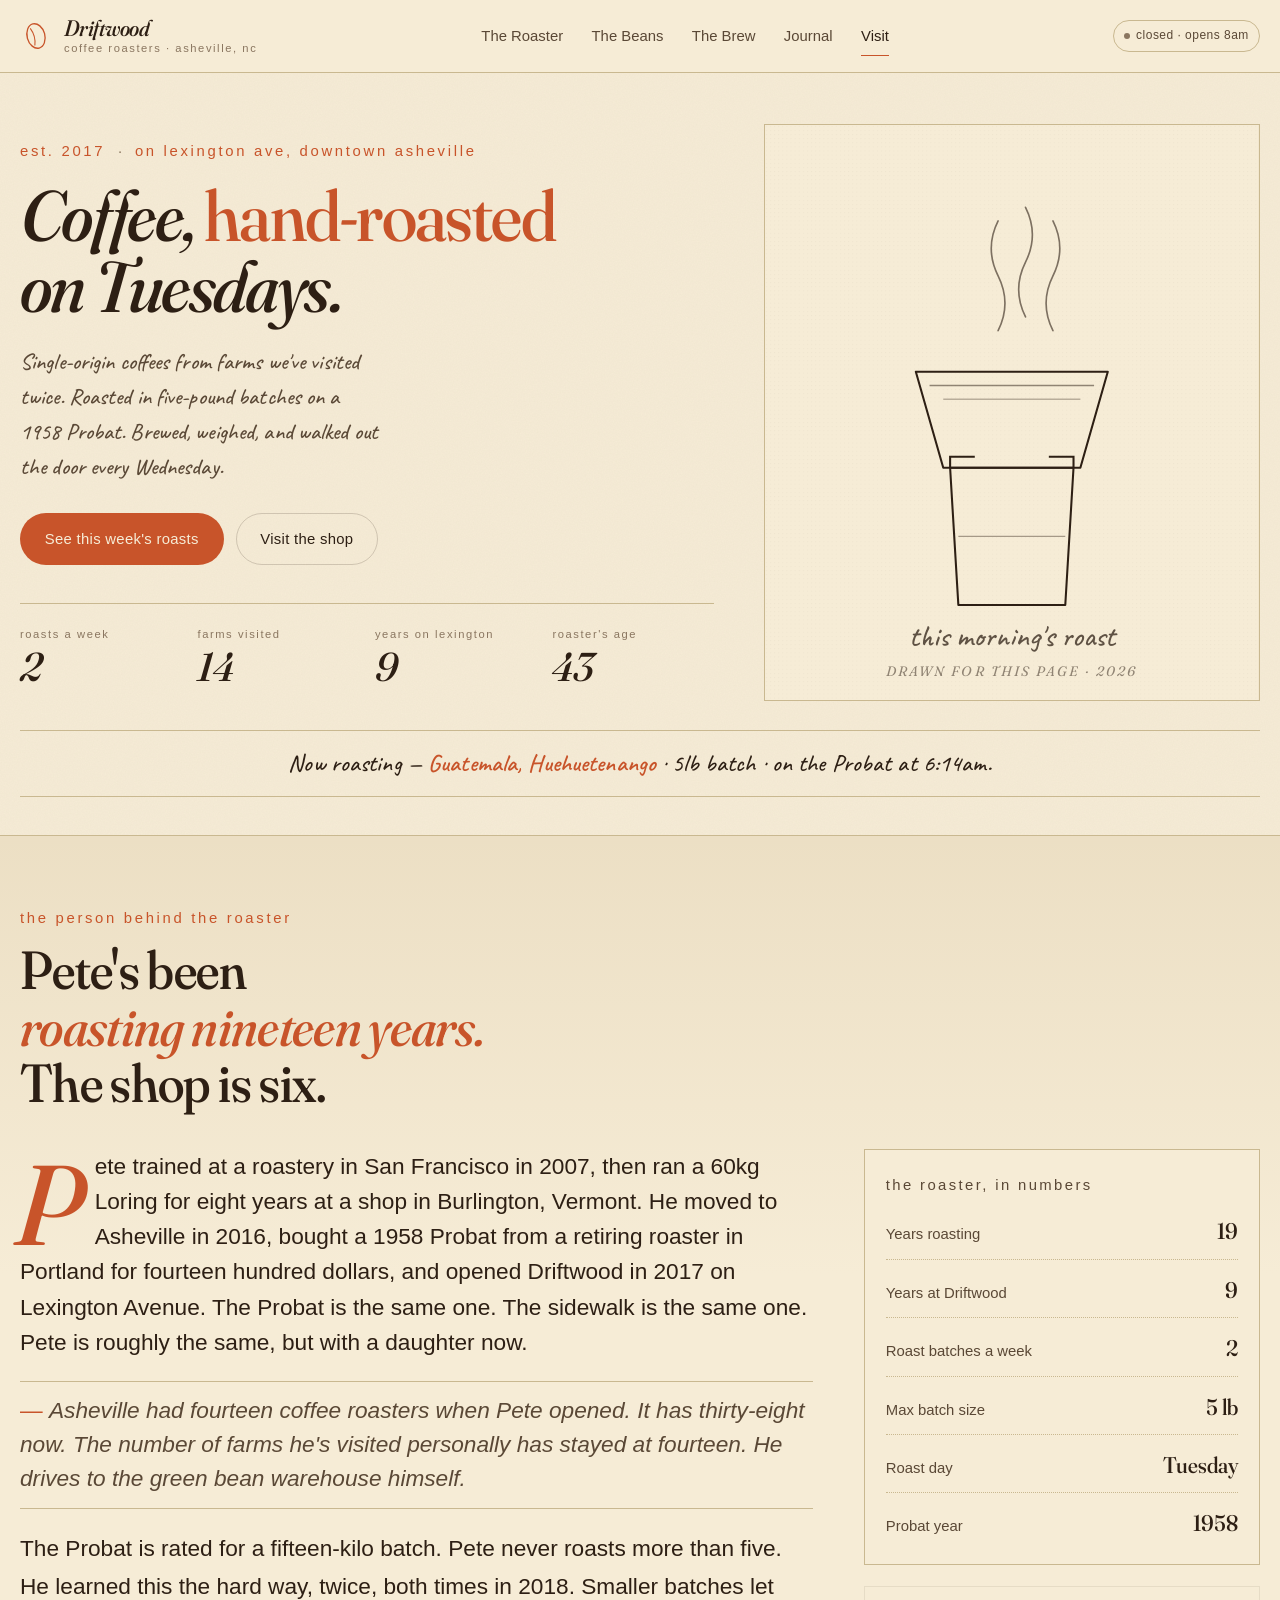
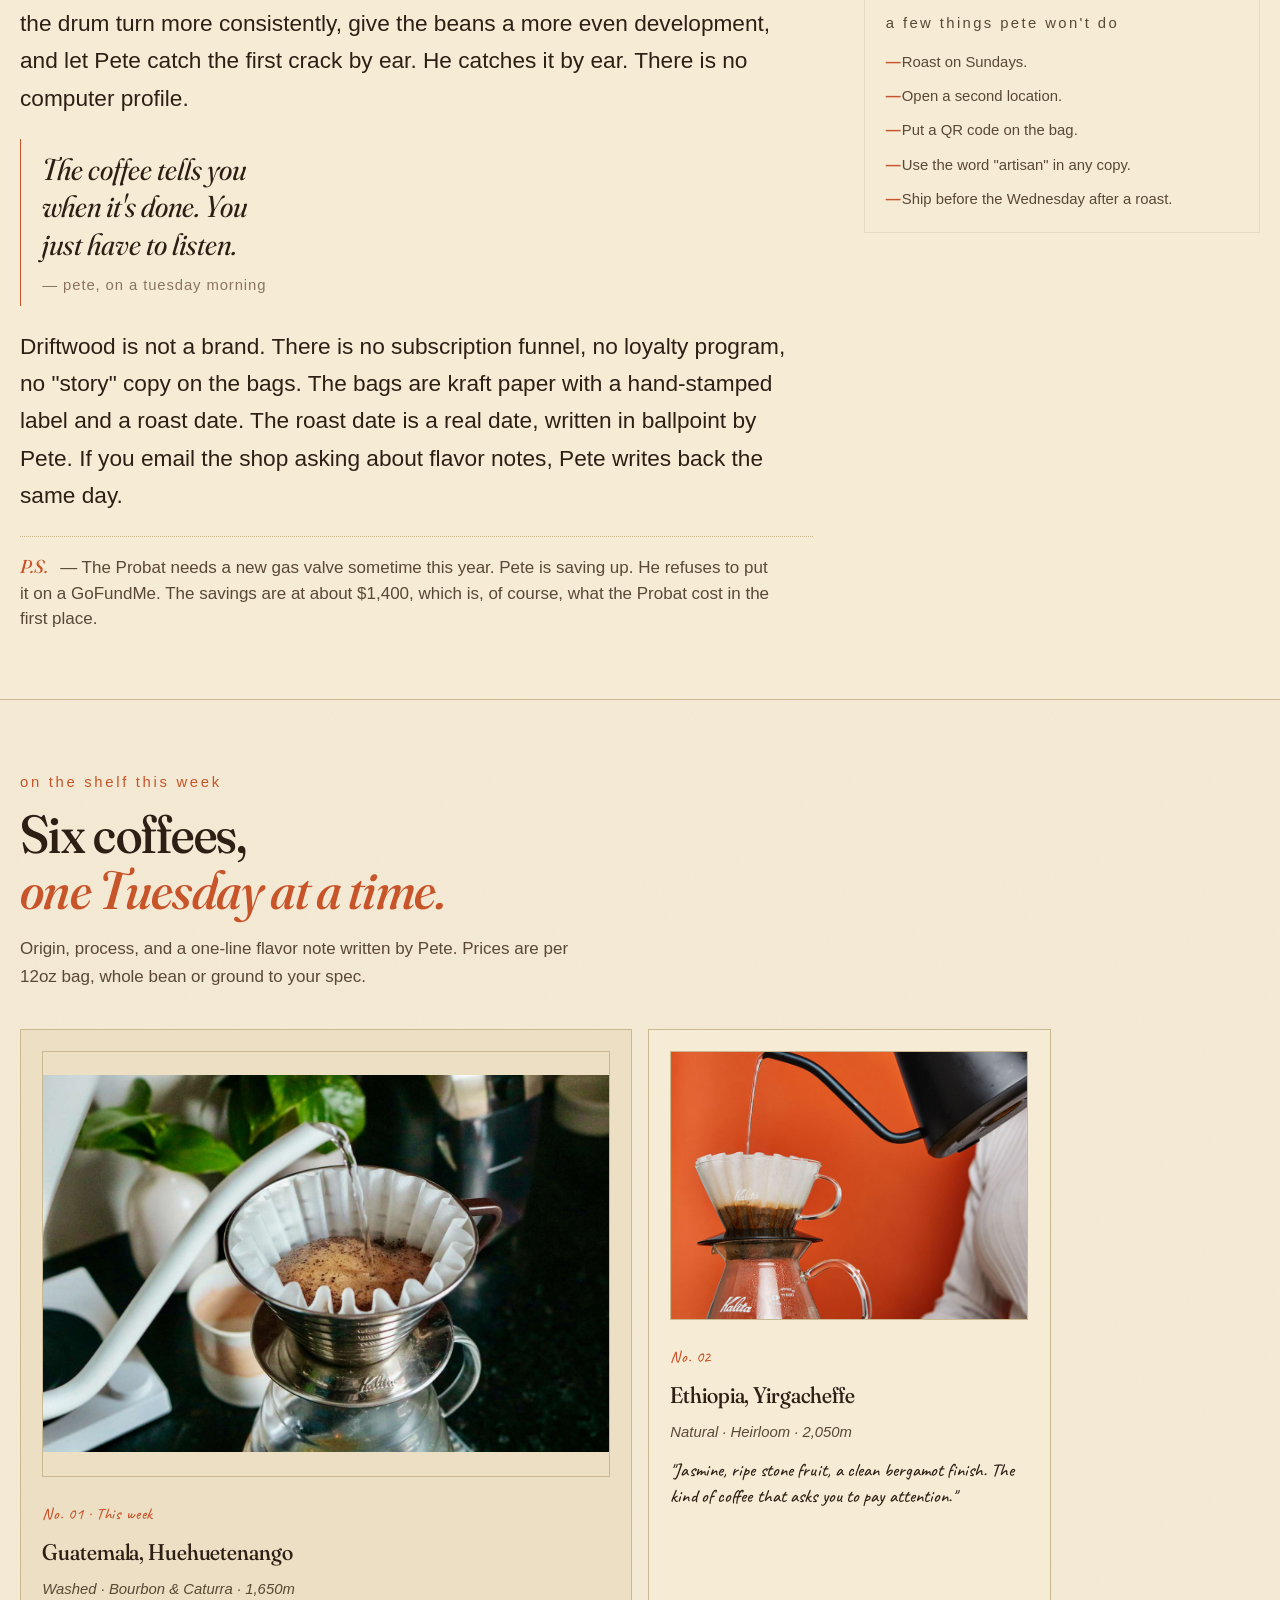
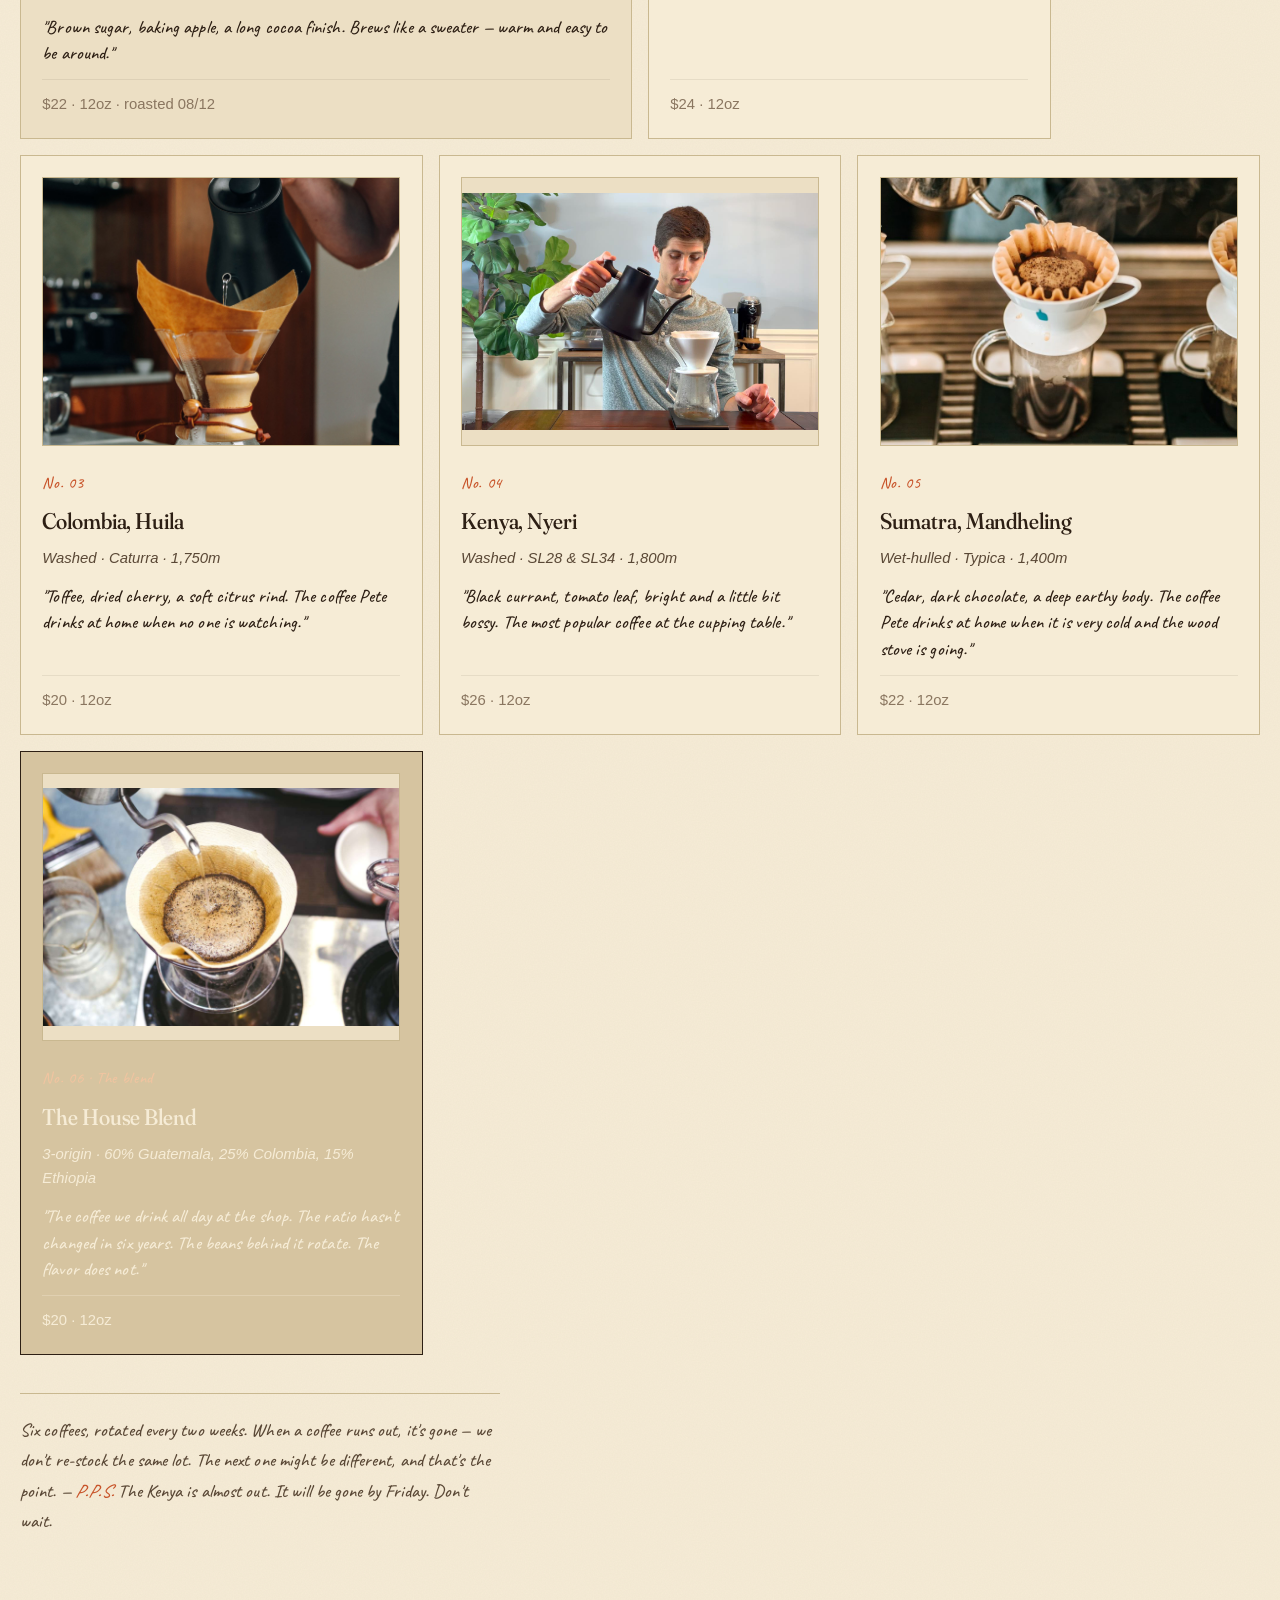
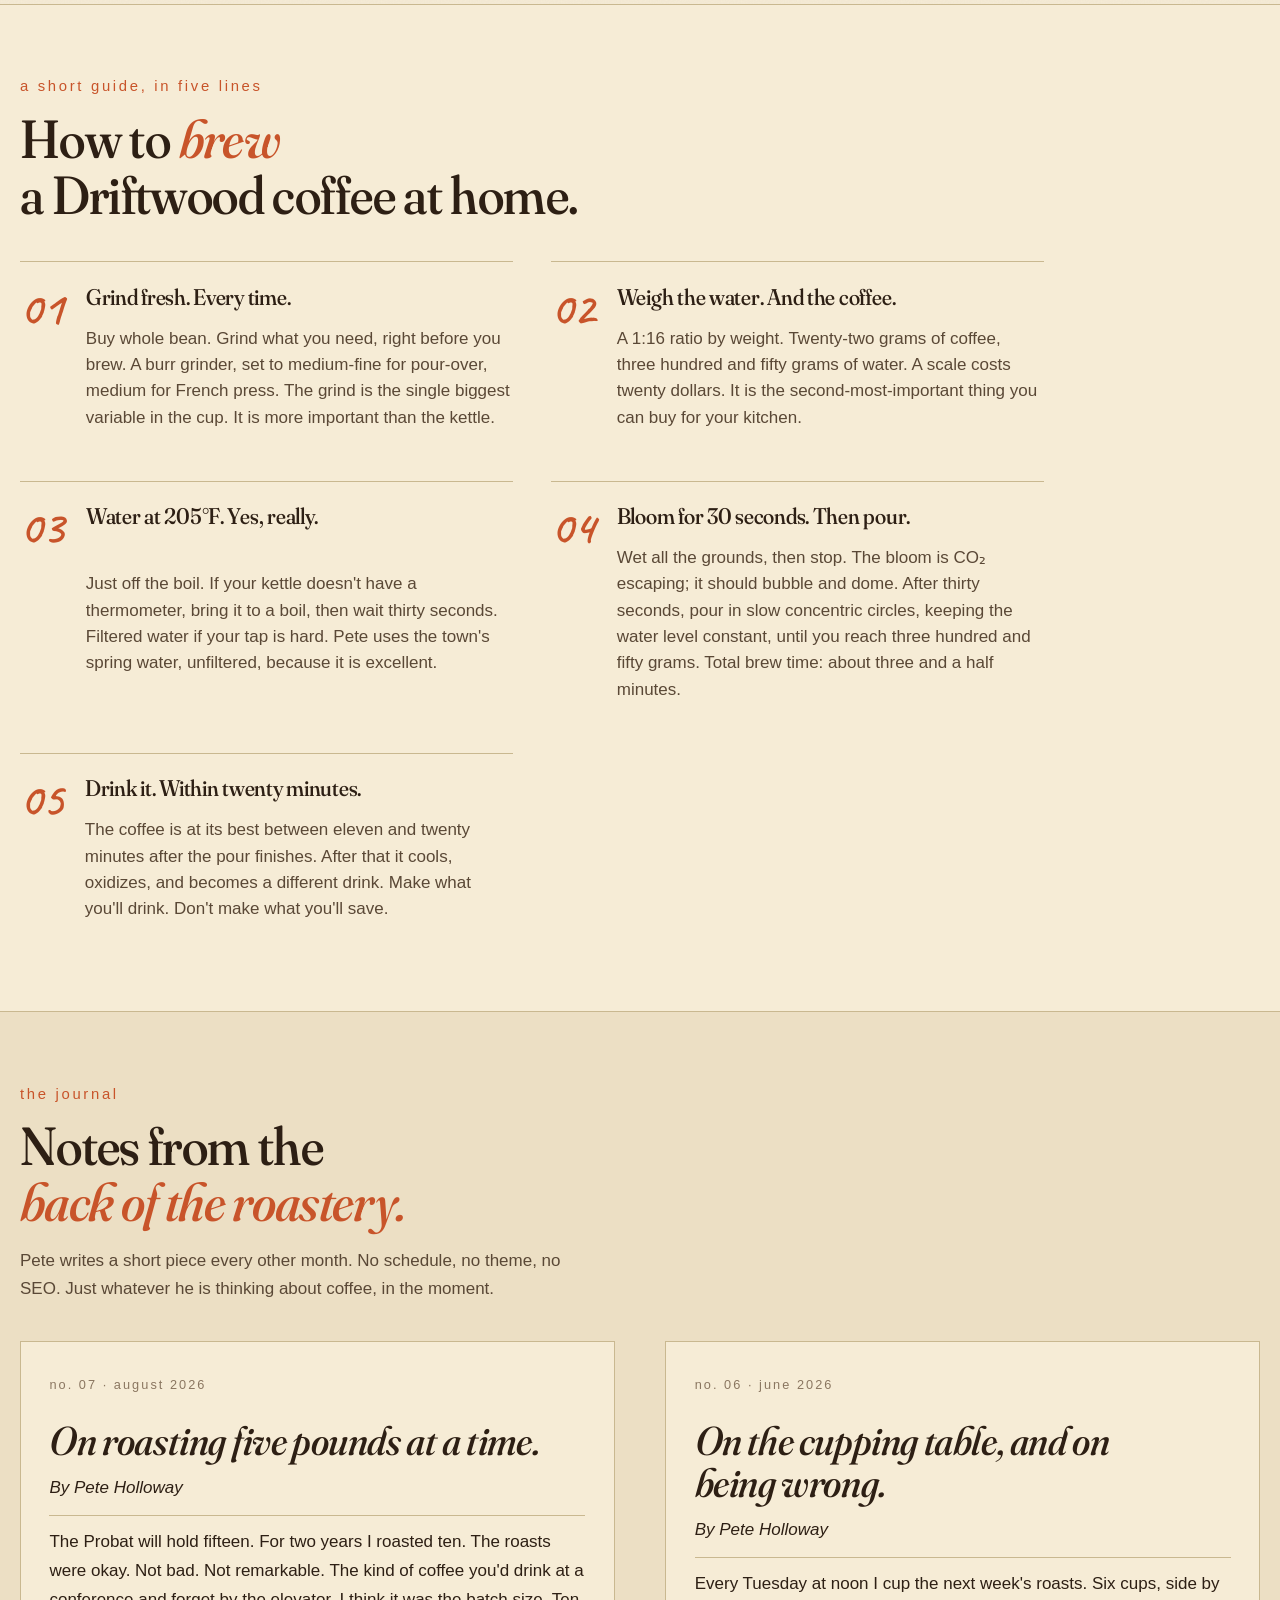
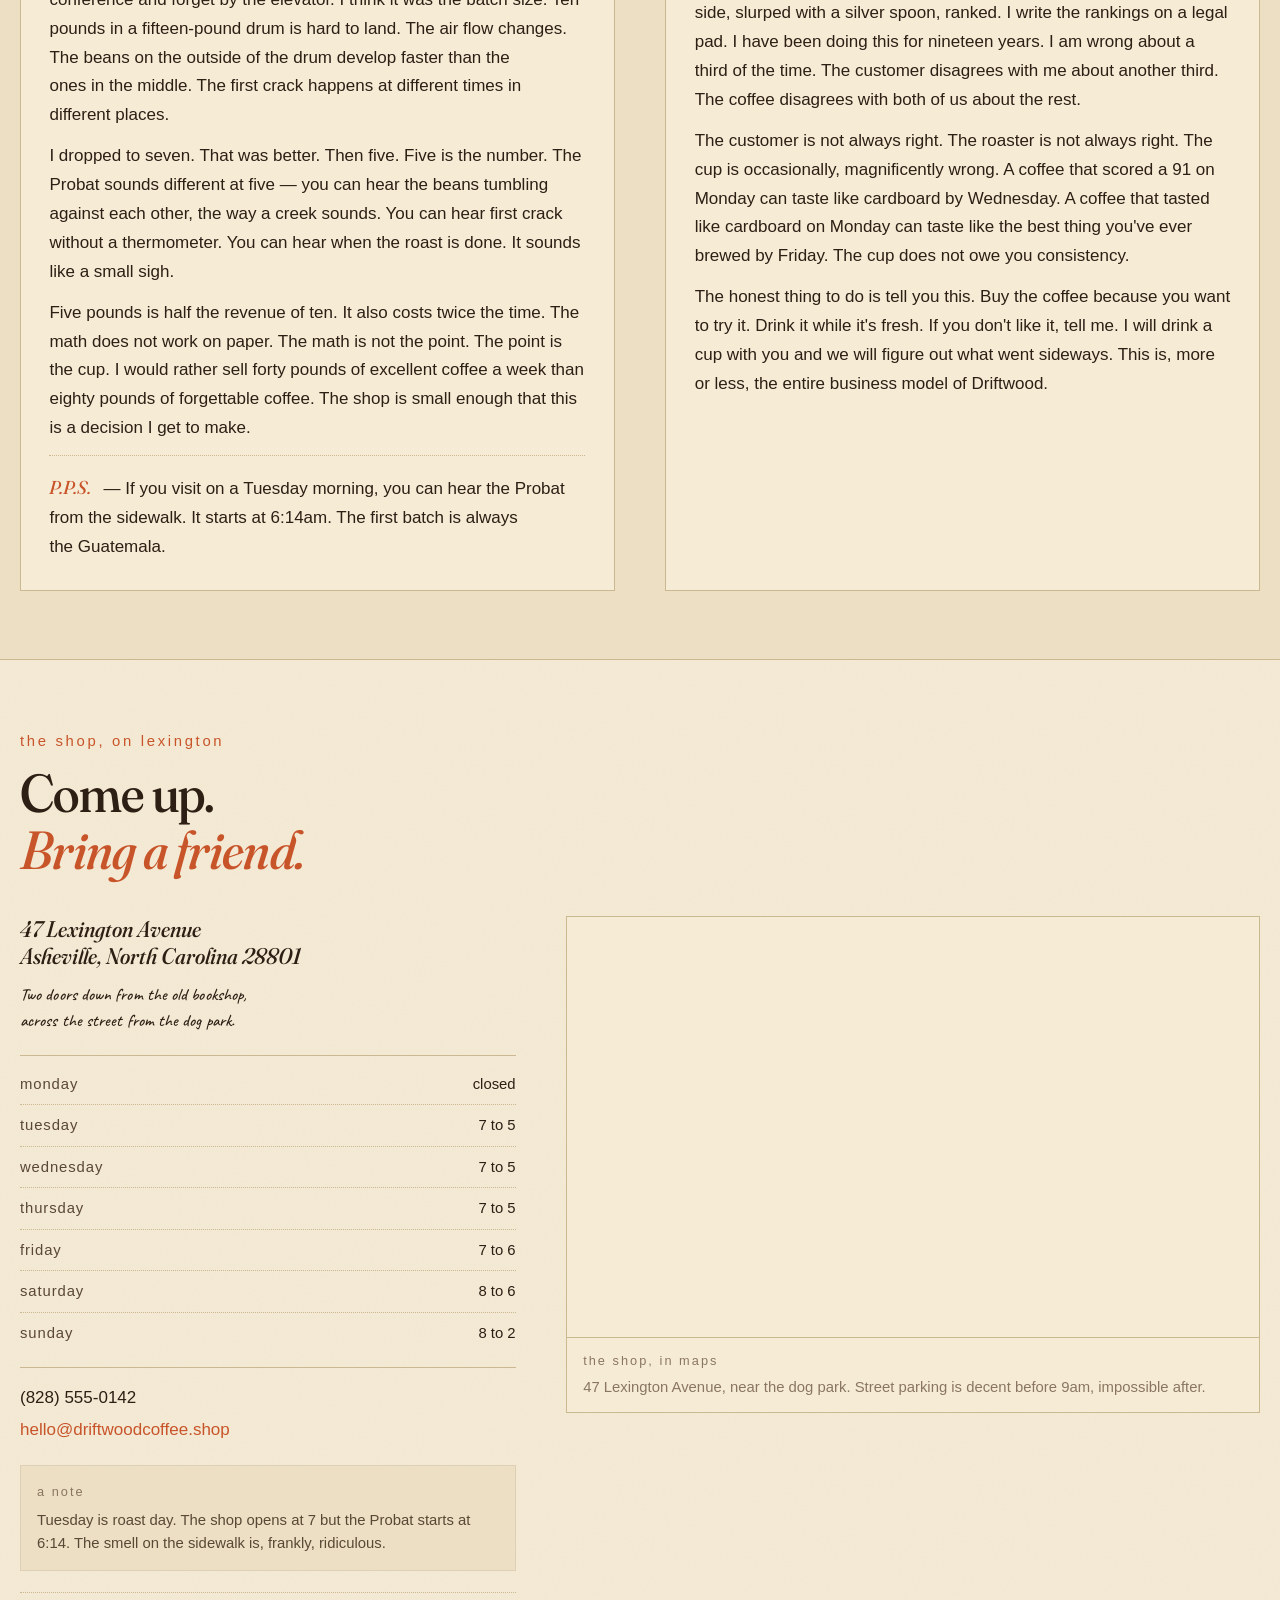
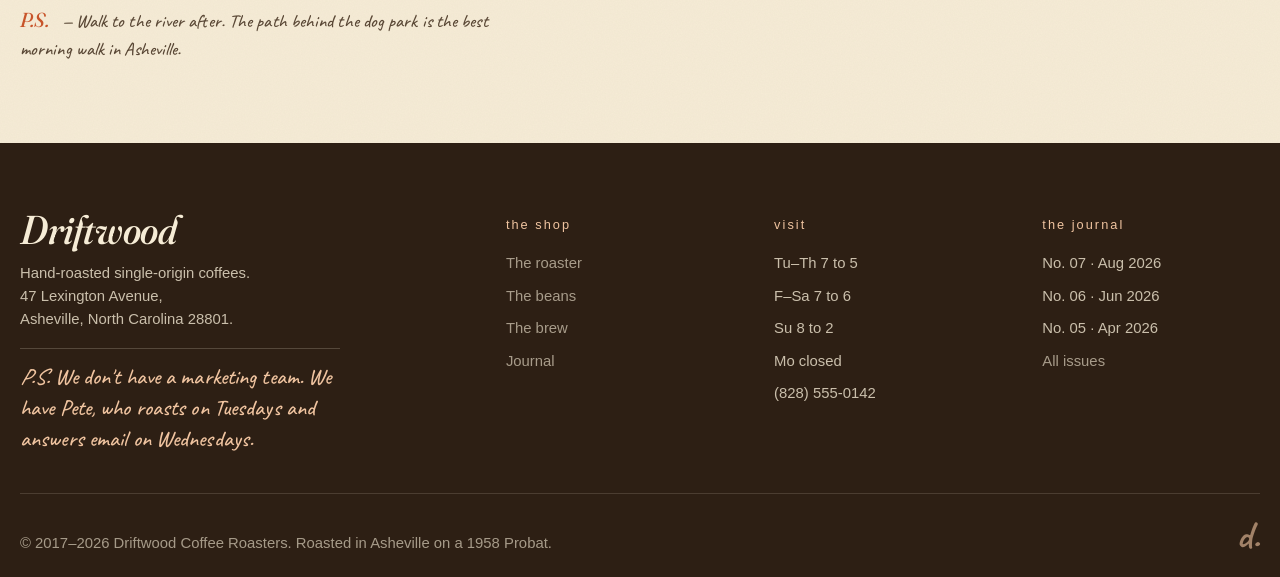
==== commit cdd6eb28: "Diversify 4 demo palettes and pull real product images PALETTES — The 4 new demos (Driftwood, Petal " ====
--- a/reference/driftwood-coffee/index.html
+++ b/reference/driftwood-coffee/index.html
@@ -4,7 +4,7 @@
   <meta charset="UTF-8" />
   <meta name="viewport" content="width=device-width, initial-scale=1.0" />
   <meta name="description" content="Driftwood Coffee Roasters — hand-roasted single-origin coffees, roasted on Tuesdays, shipped on Wednesdays. 47 Lexington Avenue, Asheville, North Carolina." />
-  <meta name="theme-color" content="#f4ead8" />
+  <meta name="theme-color" content="#f6ecd6" />
   <title>Driftwood Coffee Roasters — Hand-roasted, Asheville, North Carolina</title>
 
   <link rel="preconnect" href="https://fonts.googleapis.com" crossorigin />
@@ -102,7 +102,7 @@
             </defs>
 
             <!-- background paper -->
-            <rect width="360" height="420" fill="#f4ead8"/>
+            <rect width="360" height="420" fill="#f6ecd6"/>
             <rect width="360" height="420" fill="url(#d-grain)" opacity=".6"/>
 
             <!-- steam -->
@@ -269,9 +269,7 @@
         <ul class="bean-grid" role="list">
           <li class="bean-card bean-card--feature">
             <div class="bean-art" aria-hidden="true">
-              <div class="placeholder-photo" aria-label="Photo placeholder: Guatemala, Huehuetenango">
-                <span>PHOTO</span>
-              </div>
+              <img src="img/roastery.jpg" alt="Guatemala, Huehuetenango" loading="lazy" decoding="async" />
             </div>
             <p class="bean-cat hand">No. 01 · This week</p>
             <h3 class="bean-name">Guatemala, Huehuetenango</h3>
@@ -286,9 +284,7 @@
 
           <li class="bean-card">
             <div class="bean-art" aria-hidden="true">
-              <div class="placeholder-photo" aria-label="Photo placeholder: Ethiopia, Yirgacheffe">
-                <span>PHOTO</span>
-              </div>
+              <img src="img/bag.jpg" alt="Ethiopia, Yirgacheffe" loading="lazy" decoding="async" />
             </div>
             <p class="bean-cat hand">No. 02</p>
             <h3 class="bean-name">Ethiopia, Yirgacheffe</h3>
@@ -303,9 +299,7 @@
 
           <li class="bean-card">
             <div class="bean-art" aria-hidden="true">
-              <div class="placeholder-photo" aria-label="Photo placeholder: Colombia, Huila">
-                <span>PHOTO</span>
-              </div>
+              <img src="img/pour-over.jpg" alt="Colombia, Huila" loading="lazy" decoding="async" />
             </div>
             <p class="bean-cat hand">No. 03</p>
             <h3 class="bean-name">Colombia, Huila</h3>
@@ -320,9 +314,7 @@
 
           <li class="bean-card">
             <div class="bean-art" aria-hidden="true">
-              <div class="placeholder-photo" aria-label="Photo placeholder: Kenya, Nyeri">
-                <span>PHOTO</span>
-              </div>
+              <img src="img/beans.jpg" alt="Kenya, Nyeri" loading="lazy" decoding="async" />
             </div>
             <p class="bean-cat hand">No. 04</p>
             <h3 class="bean-name">Kenya, Nyeri</h3>
@@ -337,9 +329,7 @@
 
           <li class="bean-card">
             <div class="bean-art" aria-hidden="true">
-              <div class="placeholder-photo" aria-label="Photo placeholder: Sumatra, Mandheling">
-                <span>PHOTO</span>
-              </div>
+              <img src="img/morning.jpg" alt="Sumatra, Mandheling" loading="lazy" decoding="async" />
             </div>
             <p class="bean-cat hand">No. 05</p>
             <h3 class="bean-name">Sumatra, Mandheling</h3>
@@ -354,9 +344,7 @@
 
           <li class="bean-card bean-card--blend">
             <div class="bean-art" aria-hidden="true">
-              <div class="placeholder-photo" aria-label="Photo placeholder: The House Blend">
-                <span>PHOTO</span>
-              </div>
+              <img src="img/cafe.jpg" alt="The House Blend" loading="lazy" decoding="async" />
             </div>
             <p class="bean-cat hand">No. 06 · The blend</p>
             <h3 class="bean-name">The House Blend</h3>
--- a/reference/driftwood-coffee/styles.css
+++ b/reference/driftwood-coffee/styles.css
@@ -29,11 +29,13 @@
    1. TOKENS & RESET
    ===================================================================== */
 :root {
-  /* Palette — warm beige, deep brown, single amber accent */
-  --c-bg:         #f4ead8;   /* warm beige page */
-  --c-bg-elev:    #ebdfc8;   /* slightly darker beige */
-  --c-bg-deep:    #d8c8a8;
-  --c-surface:    #ebdfc8;
+  /* Palette — warm beige, deep brown, BRIGHT TERRACOTTA accent
+     (was amber; now more red-orange for a stronger morning-warmth
+     vibe — the color of a sunrise on a coffee cup) */
+  --c-bg:         #f6ecd6;   /* warm beige, slightly more saturated */
+  --c-bg-elev:    #ecdfc4;
+  --c-bg-deep:    #d6c4a0;
+  --c-surface:    #ecdfc4;
   --c-ink:        #2d1f14;   /* deep warm brown */
   --c-text:       var(--c-ink);
   --c-text-dim:   #5a4836;
@@ -42,10 +44,10 @@
   --c-line-soft:  rgba(45, 31, 20, 0.08);
   --c-line-strong:rgba(45, 31, 20, 0.18);
 
-  /* Single accent — amber */
-  --c-accent:        #c87434;
-  --c-accent-hot:    #d8893a;
-  --c-accent-cream:  #e8c89a;
+  /* Single accent — TERRACOTTA (more red than amber) */
+  --c-accent:        #c8542a;   /* terracotta — sunrise, brick */
+  --c-accent-hot:    #e26a3a;
+  --c-accent-cream:  #f0c4a0;
 
   /* Type — variable display + system sans + handwritten */
   --font-display: "Fraunces", "Cormorant Garamond", "Playfair Display",
